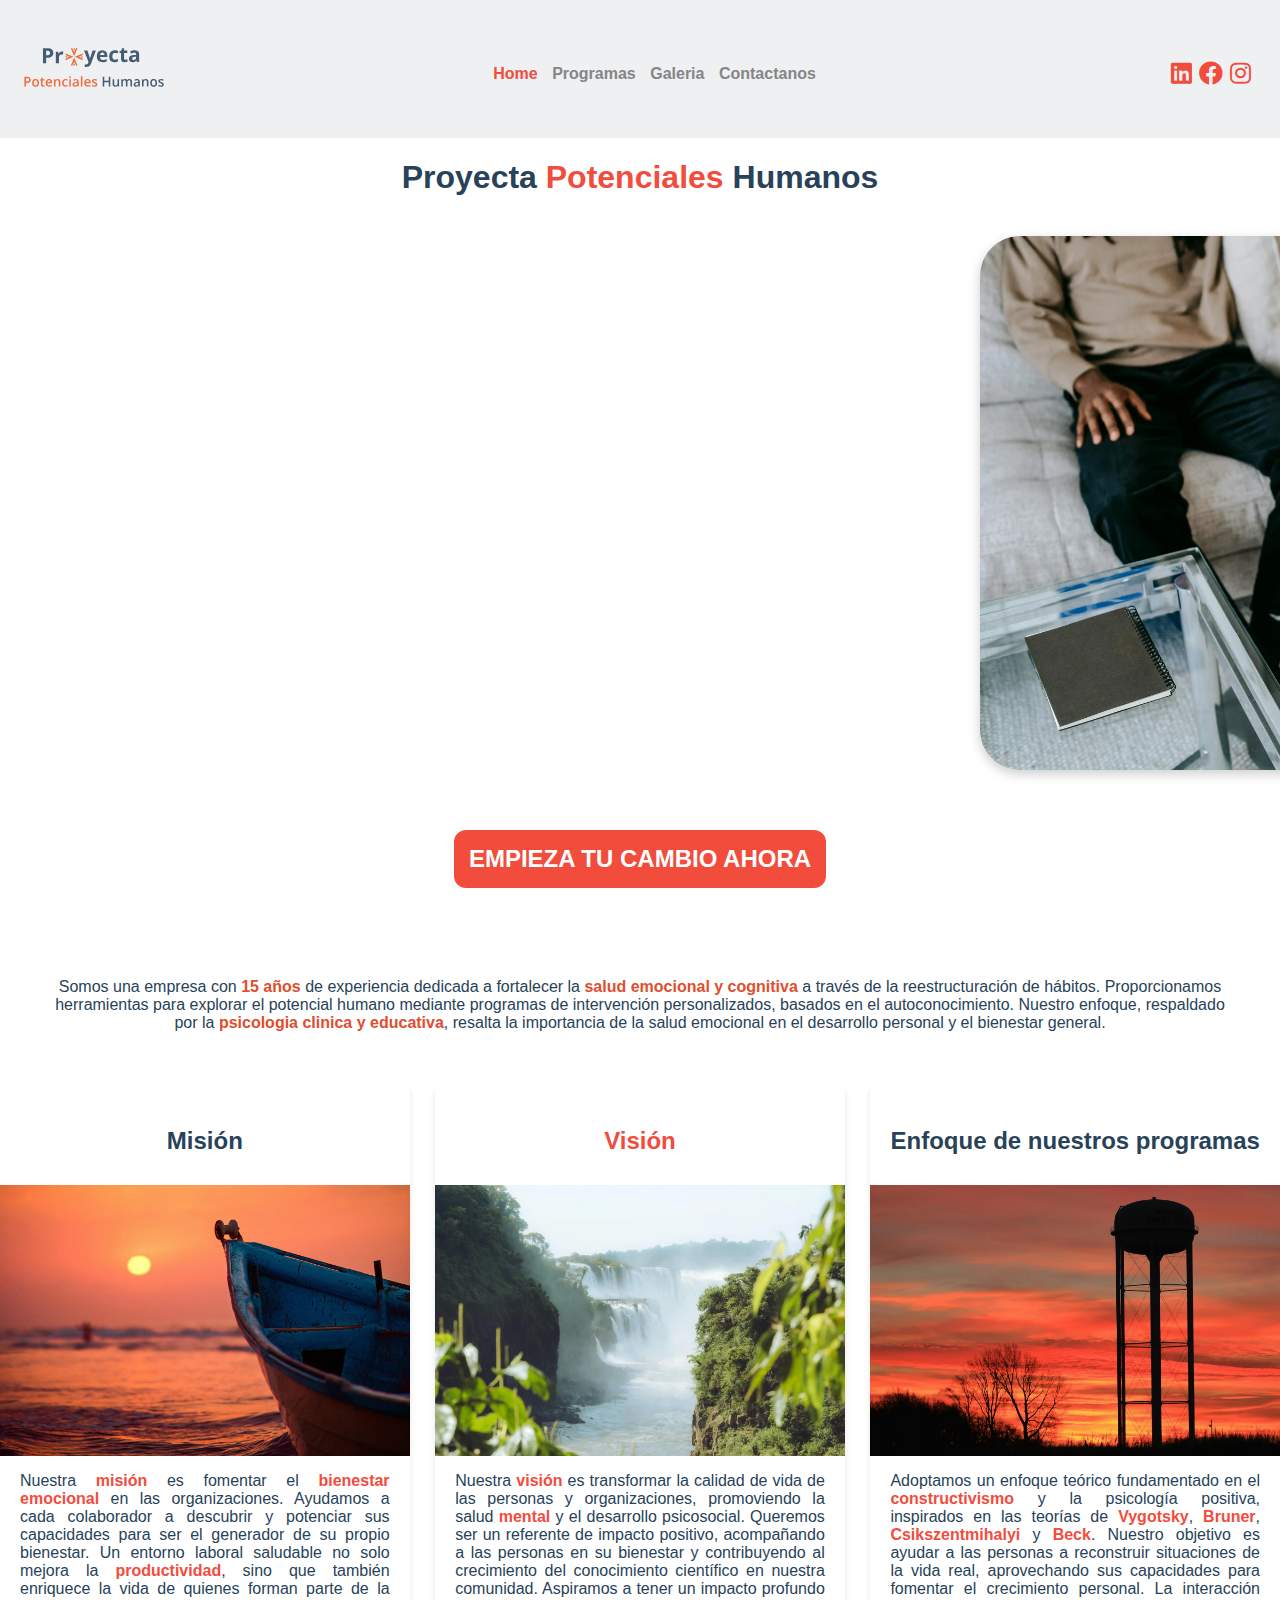
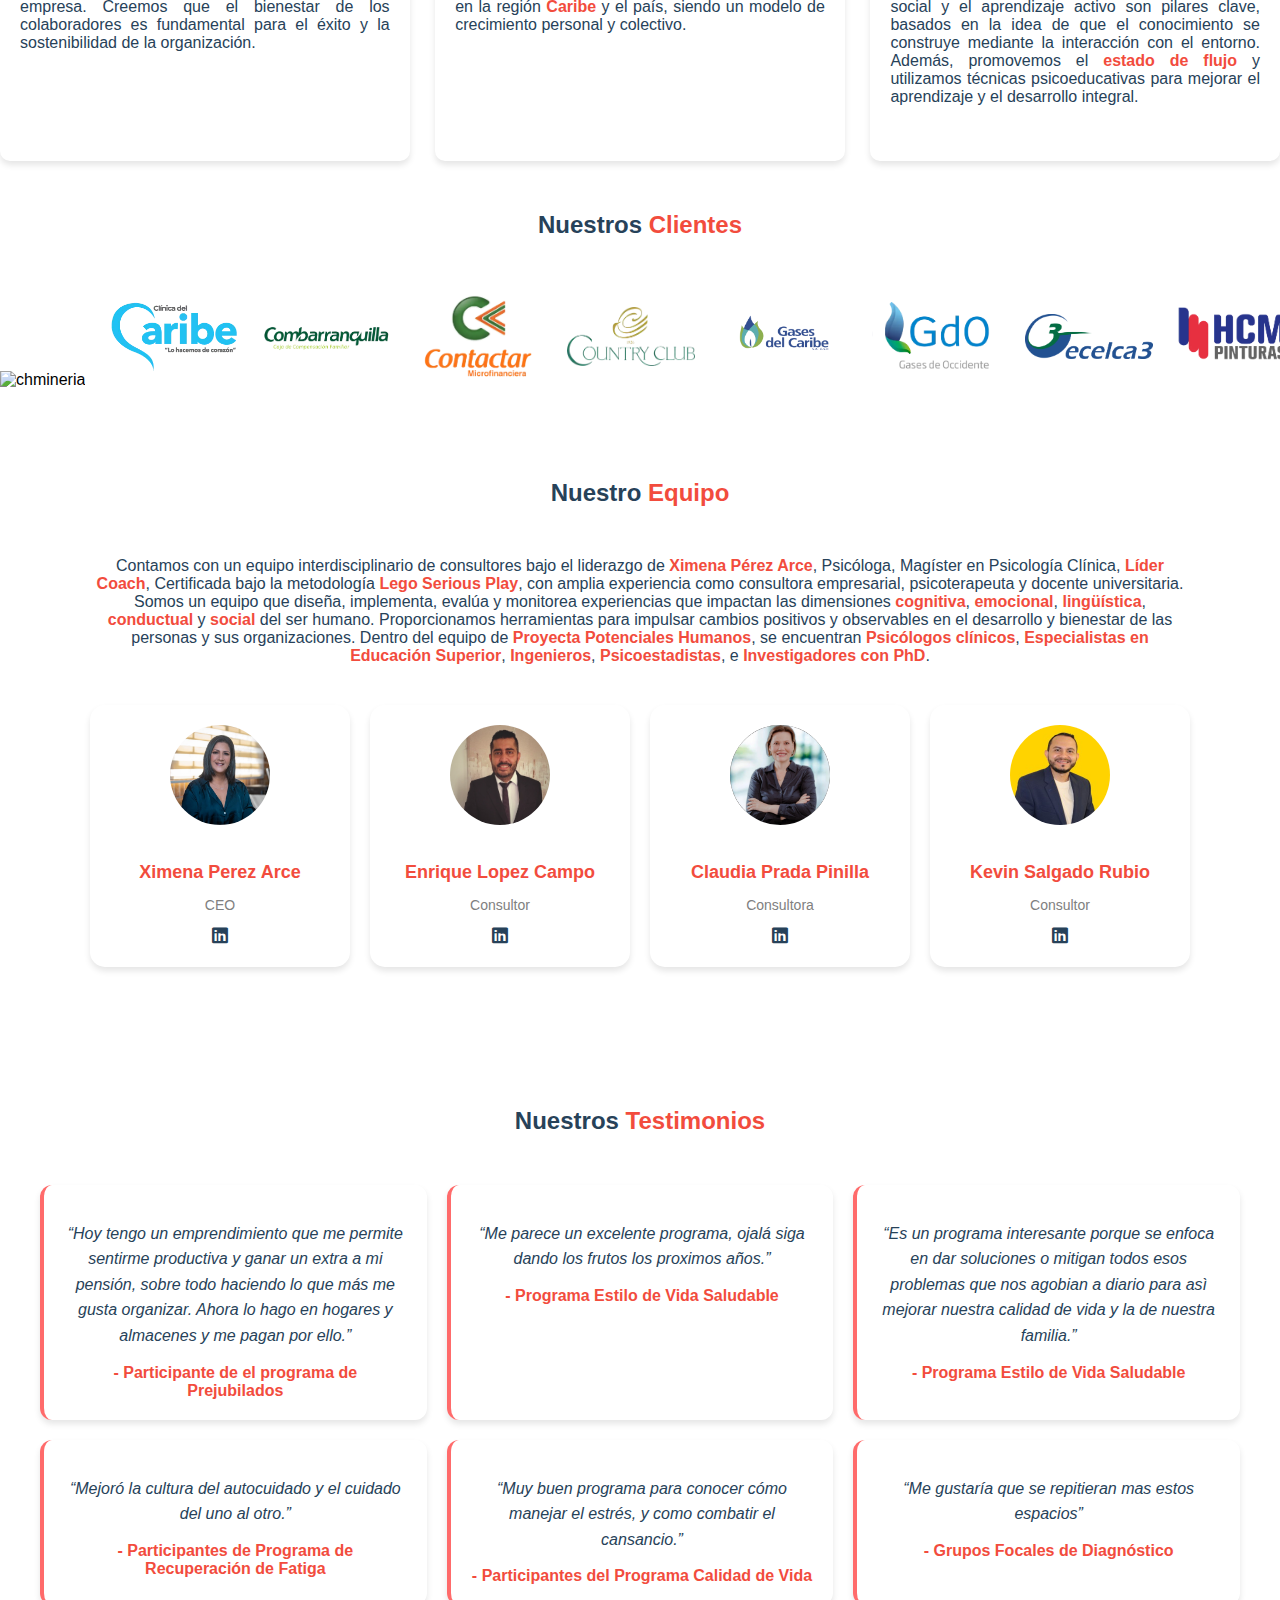
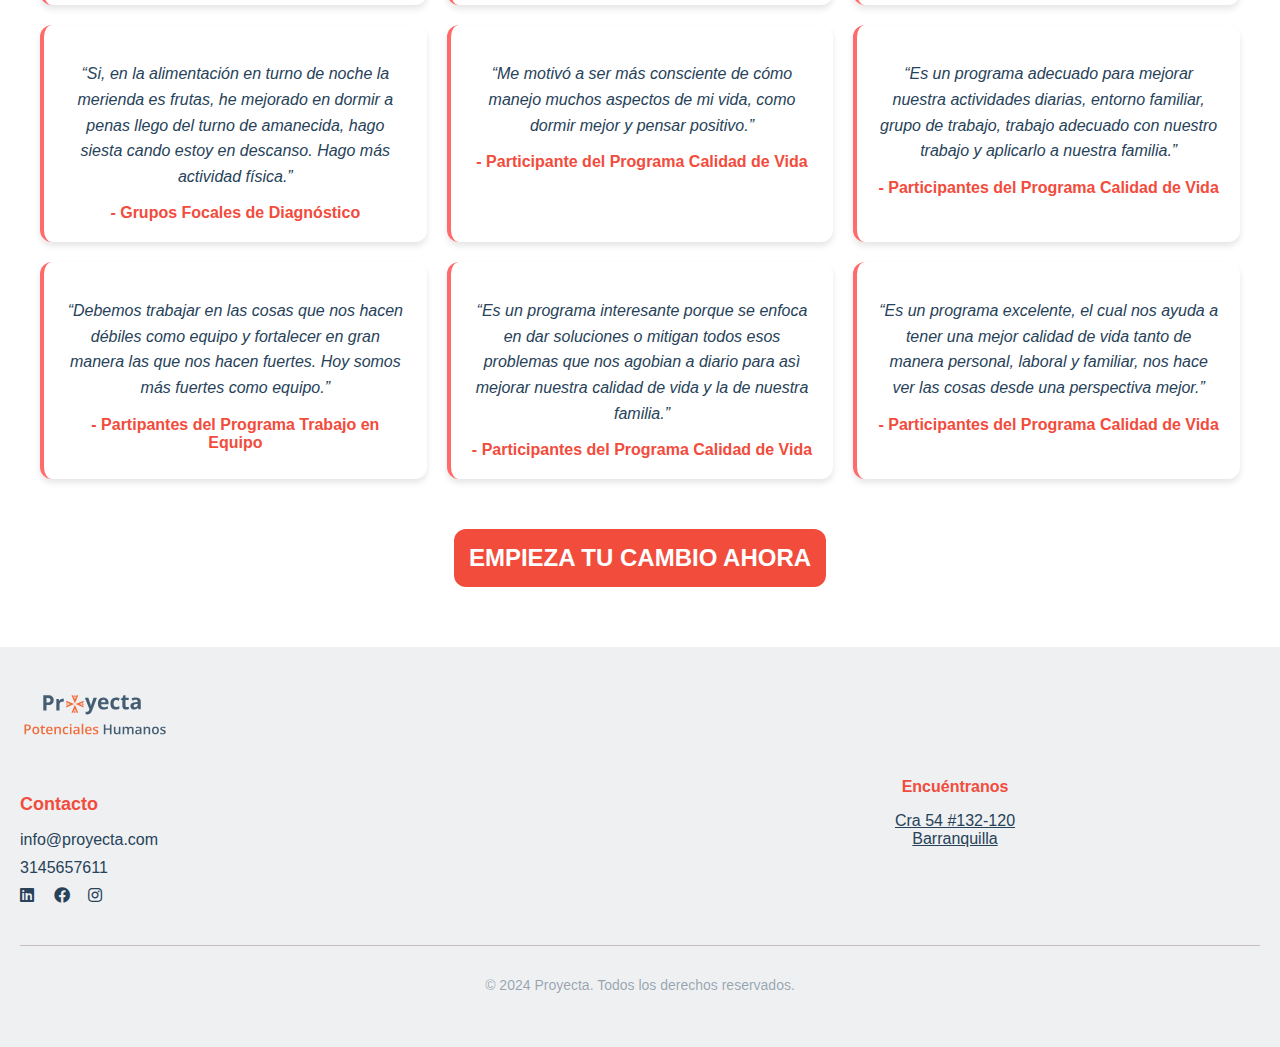
==== index.html @ 0e42b900 "Finished demo 1" ====
<!DOCTYPE html>
<html lang="en">

<head>
    <meta charset="UTF-8" />
    <meta name="viewport" content="width=device-width, initial-scale=1.0" />
    <title>proyecta-potenciales-humanos</title>
    <link rel="stylesheet" href="..\assets\css\styles.css" />
    <link href="https://cdnjs.cloudflare.com/ajax/libs/font-awesome/5.15.4/css/all.min.css" rel="stylesheet" />
    <!-- Librerias -->
    <script rel="preconnect"
        src="https://cdnjs.cloudflare.com/ajax/libs/wordcloud2.js/1.1.0/wordcloud2.min.js"></script>
</head>

<body>
    <header id="navbar">
        <div class="logo-header">
            <img src="..\assets\icons\Logo.svg" style="width: fit-content; padding-top: 20px;"
                alt="Logo de la empresa" />
        </div>
        <nav class="main-nav">
            <a class="textnav" href="index.html" style="color: #f24c3d;">Home</a>
            <a class="textnav" href="..\pages\sanamente.html">Programas</a>
            <a class="textnav" href="..\pages\gallery.html">Galeria</a>
            <a class="textnav" href="..\pages\contact.html">Contactanos</a>
        </nav>
        <nav class="social-nav">
            <a class="icon-social" href="https://www.linkedin.com/company/proyecta-potenciales-humanos/" target="_blank"
                aria-label="LinkedIn Profile">
                <i class="fab fa-linkedin fa-1x icon-header"></i>
            </a>
            <a class="icon-social" href="https://www.facebook.com/p/Proyecta-Potenciales-Humanos-100051498353683/?_rdr"
                target="_blank" aria-label="Facebook Profile">
                <i class="fab fa-facebook fa-1x icon-header"></i>
            </a>
            <a class="icon-social" href="https://www.instagram.com/psicoproyecta/" target="_blank">
                <i class="fab fa-instagram fa-1x icon-header" aria-label="Instagram Profile"></i>
            </a>
        </nav>
    </header>

    <main>
        <div class="maintitle"><h1>Proyecta <mark>Potenciales</mark> Humanos</h1></div>        
        <section class="startSection">
            <section class="startSection-first">
                <div class="image-wordcloud-container">
                    <canvas id="wordCloudCanvas" width="800" height="600"></canvas>
                    <img class="imgcorpo" src="..\assets\img\firstimg.webp" alt="corporative_img1" loading="lazy" />
                </div>
                <script src="..\js\scripts\nubePalabras.js"></script>
            </section>

            

            <a href="..\pages\contact.html" class="button2"> EMPIEZA TU CAMBIO AHORA</a>

            <div class="initialText">
                Somos una empresa con
                <span style="color: #e04e2e; font-weight: bold">15 años</span> de
                experiencia dedicada a fortalecer la
                <span style="color: #e04e2e; font-weight: bold">salud emocional y cognitiva</span>
                a través de la reestructuración de hábitos. Proporcionamos
                herramientas para explorar el potencial humano mediante programas de
                intervención personalizados, basados en el autoconocimiento. Nuestro
                enfoque, respaldado por la
                <span style="color: #e04e2e; font-weight: bold">psicologia clinica y educativa</span>, resalta la
                importancia de la salud emocional en el desarrollo
                personal y el bienestar general.
            </div>
        </section>
        <section class="cardSection">
            <div class="card1" id="mision">
                <h2 class="titulos">Misión</h2>
                <img src="..\assets\img\card-images\visionimg.webp" alt="imgMision" />
                <p>
                    Nuestra <mark>misión</mark> es fomentar el <mark>bienestar emocional</mark> en las
                    organizaciones. Ayudamos a cada colaborador a descubrir y potenciar sus
                    capacidades para ser el generador de su propio bienestar. Un entorno
                    laboral saludable no solo mejora la <mark>productividad</mark>, sino que también
                    enriquece la vida de quienes forman parte de la empresa. Creemos que el
                    bienestar de los colaboradores es fundamental para el éxito y la
                    sostenibilidad de la organización.
                </p>
            </div>
            <div class="card1" id="vision">
                <h2 class="titulos" style="color: #F24C3D;">Visión</h2>
                <img src="..\assets\img\card-images\misionimg.webp" alt="imgVision" />
                <p>
                    Nuestra <mark>visión</mark> es transformar la calidad de vida de las personas y
                    organizaciones, promoviendo la salud <mark>mental</mark> y el desarrollo psicosocial.
                    Queremos ser un referente de impacto positivo, acompañando a las personas en
                    su bienestar y contribuyendo al crecimiento del conocimiento científico en
                    nuestra comunidad. Aspiramos a tener un impacto profundo en la región
                    <mark>Caribe</mark> y el país, siendo un modelo de crecimiento personal y colectivo.
                </p>
            </div>
            <div class="card1" id="enfoque">
                <h2 class="titulos">Enfoque de nuestros programas</h2>
                <img src="..\assets\img\card-images\aproachimg.webp" alt="imgEnfoque" />
                <p>
                    Adoptamos un enfoque teórico fundamentado en el <mark>constructivismo</mark> y la
                    psicología positiva, inspirados en las teorías de <mark>Vygotsky</mark>, <mark>Bruner</mark>,
                    <mark>Csikszentmihalyi</mark> y <mark>Beck</mark>. Nuestro objetivo es ayudar a las personas a
                    reconstruir situaciones de la vida real, aprovechando sus capacidades para fomentar el crecimiento
                    personal. La interacción social y el aprendizaje activo son pilares clave, basados en la idea de que
                    el conocimiento se construye mediante la interacción con el entorno. Además, promovemos el
                    <mark>estado de flujo</mark> y utilizamos técnicas psicoeducativas para mejorar el aprendizaje y el
                    desarrollo integral.
                </p>
            </div>
        </section>



        <section class="clientSection">
            <h2 class="titulos"> Nuestros <mark>Clientes</mark></h2>
            <div class="logo-container">
                <img src="...assets\img\main-images\clients-logos\chmineria.webp" alt="chmineria" class="logoClass" />
                <img src="..\assets\img\main-images\clients-logos\clinicadelcaribe.webp" alt="clinicadelcaribe"
                    class="logoClass" />
                <img src="..\assets\img\main-images\clients-logos\combarranquilla.webp" alt="combarranquilla"
                    class="logoClass" />
                <img src="..\assets\img\main-images\clients-logos\contactarmicrofinanciera.webp"
                    alt="contactarmicrofinanciera" class="logoClass" />
                <img src="..\assets\img\main-images\clients-logos\countryclub.webp" alt="countryclub" class="logoClass" />
                <img src="..\assets\img\main-images\clients-logos\gases del caribe.webp" alt="gases del caribe"
                    class="logoClass" />
                <img src="..\assets\img\main-images\clients-logos\gasesoccidente.webp" alt="gasesoccidente"
                    class="logoClass" />
                <img src="..\assets\img\main-images\clients-logos\gecelca.webp" alt="gecelca" class="logoClass" />
                <img src="..\assets\img\main-images\clients-logos\hcmlogo.webp" alt="hcmlogo" class="logoClass" />
                <img src="..\assets\img\main-images\clients-logos\icontec.webp" alt="icontec" class="logoClass" />
                <img src="..\assets\img\main-images\clients-logos\karlparrish.webp" alt="karlparrish" class="logoClass" />
                <img src="..\assets\img\main-images\clients-logos\Marymount.webp" alt="Marymount" class="logoClass" />
                <img src="..\assets\img\main-images\clients-logos\naturmega.webp" alt="naturmega" class="logoClass" />
                <img src="..\assets\img\main-images\clients-logos\nexocaribecolor.webp" alt="nexocaribecolor"
                    class="logoClass" />
                <img src="..\assets\img\main-images\clients-logos\procaps.webp" alt="procaps" class="logoClass" />
                <img src="..\assets\img\main-images\clients-logos\Promigas.webp" alt="Promigas" class="logoClass" />
                <img src="..\assets\img\main-images\clients-logos\Promisol.webp" alt="Promisol" class="logoClass" />
                <img src="..\assets\img\main-images\clients-logos\surtigas.webp" alt="surtigas" class="logoClass" />
                <img src="..\assets\img\main-images\clients-logos\tripleA.webp" alt="tripleA" class="logoClass" />
                <img src="..\assets\img\main-images\clients-logos\unibolsas.webp" alt="unibolsa" class="logoClass" />
                <img src="..\assets\img\main-images\clients-logos\uninorte.webp" alt="uninorte" class="logoClass" />
                <img src="..\assets\img\main-images\clients-logos\universidadbosque.webp" alt="universidadbosque"
                    class="logoClass" />
            </div>
        </section>


        <section class="ourTeamSection">
            <h2 class="titulos">Nuestro <mark>Equipo</mark></h2>
            <div class="descripcion">
                Contamos con un equipo interdisciplinario de consultores bajo el liderazgo
                de <mark>Ximena Pérez Arce</mark>, Psicóloga, Magíster en Psicología Clínica,
                <mark>Líder Coach</mark>, Certificada bajo la metodología <mark>Lego Serious Play</mark>,
                con amplia experiencia como consultora empresarial, psicoterapeuta y docente
                universitaria. Somos un equipo que diseña, implementa, evalúa y
                monitorea experiencias que impactan las dimensiones <mark>cognitiva</mark>,
                <mark>emocional</mark>, <mark>lingüística</mark>, <mark>conductual</mark> y <mark>social</mark>
                del ser humano. Proporcionamos herramientas para impulsar cambios positivos y observables en el
                desarrollo y bienestar de las personas y sus organizaciones.

                Dentro del equipo de <mark>Proyecta Potenciales Humanos</mark>, se encuentran
                <mark>Psicólogos clínicos</mark>, <mark>Especialistas en Educación Superior</mark>,
                <mark>Ingenieros</mark>,
                <mark>Psicoestadistas</mark>, e <mark>Investigadores con PhD</mark>.
            </div>

            <div class="teammates">
                <!-- Tarjeta 1 -->
                <div class="team-card">
                    <img src="..\assets\img\main-images\clients-logos\team\ximenaimg.jpg" alt="Ximena Perez Arce"
                        class="teamate-photo" />
                    <h3 class="teamate-name">Ximena Perez Arce</h3>
                    <p class="teamate-role">CEO</p>
                    <div class="social-icons">

                        <a href="https://www.linkedin.com/in/ximena-perez-arce/" target="_blank"><i
                                class="fab fa-linkedin"></i></a>

                    </div>
                </div>

                <!-- Tarjeta 2 -->
                <div class="team-card">
                    <img src="..\assets\img\main-images\clients-logos\team\enriqueimg.jpg" alt="Kike"
                        class="teamate-photo" />
                    <h3 class="teamate-name">Enrique Lopez Campo</h3>
                    <p class="teamate-role">Consultor</p>
                    <div class="social-icons">

                        <a href="https://www.linkedin.com/in/enrique-lopez-campo-4a0937277/" target="_blank"><i
                                class="fab fa-linkedin"></i></a>

                    </div>
                </div>
                <!-- Tarjeta 3 -->
                <div class="team-card">
                    <img src="..\assets\img\main-images\clients-logos\team\claudiaimg.jpg" alt="Claudia Prada Pinilla"
                        class="teamate-photo" />
                    <h3 class="teamate-name">Claudia Prada Pinilla</h3>
                    <p class="teamate-role">Consultora</p>
                    <div class="social-icons">

                        <a href="https://www.linkedin.com/in/claudia-prada-pinilla/" target="_blank"><i
                                class="fab fa-linkedin"></i></a>

                    </div>
                </div>
                <!-- Tarjeta 4 -->
                <div class="team-card">
                    <img src="..\assets\img\main-images\clients-logos\team\kevinimg.jpg" alt="Kevin Salgado Rubio"
                        class="teamate-photo" />
                    <h3 class="teamate-name">Kevin Salgado Rubio</h3>
                    <p class="teamate-role">Consultor</p>
                    <div class="social-icons">
                        <a href="https://www.linkedin.com/in/kevinsalgadorubio/" target="_blank"><i
                                class="fab fa-linkedin"></i></a>

                    </div>
                </div>
            </div>
        </section>
        <section class="testimonialSection">
            <h2 class="titulos">Nuestros <mark>Testimonios</mark></h2>
            <div class="testimonials-container">
                <!-- Testimonio 1 -->
                <div class="testimonial">
                    <p>
                        “Hoy tengo un emprendimiento que me permite
                        sentirme productiva y ganar un extra a mi pensión,
                        sobre todo haciendo lo que más me gusta organizar.
                        Ahora lo hago en hogares y almacenes y me pagan
                        por ello.”
                    </p>
                    <h4>- Participante de el programa de Prejubilados</h4>
                </div>
                <!-- Testimonio 2 -->
                <div class="testimonial">
                    <p>
                        “Me parece un excelente programa, ojalá siga dando
                        los frutos los proximos años.”
                    </p>
                    <h4>- Programa Estilo de
                        Vida Saludable</h4>
                </div>
                <!-- Testimonio 3 -->
                <div class="testimonial">
                    <p>
                        “Es un programa interesante porque se enfoca en dar
                        soluciones o mitigan todos esos problemas que nos
                        agobian a diario para asì mejorar nuestra calidad de
                        vida y la de nuestra familia.”
                    </p>
                    <h4>- Programa Estilo de
                        Vida Saludable</h4>
                </div>
                <!-- Testimonio 4 -->
                <div class="testimonial">
                    <p>
                        “Mejoró la cultura del autocuidado y el cuidado del
                        uno al otro.”
                    </p>
                    <h4>- Participantes de Programa de Recuperación de
                        Fatiga</h4>
                </div>
                <!-- Testimonio 5 -->
                <div class="testimonial">
                    <p>
                        “Muy buen programa para conocer cómo manejar el
                        estrés, y como combatir el cansancio.”
                    </p>
                    <h4>- Participantes del Programa Calidad de Vida</h4>
                </div>
                <!-- Testimonio 6 -->
                <div class="testimonial">
                    <p>
                        “Me gustaría que se repitieran mas estos espacios”
                    </p>
                    <h4>- Grupos Focales de Diagnóstico</h4>
                </div>
                <!-- Testimonio 7 -->
                <div class="testimonial">
                    <p>
                        “Si, en la alimentación en turno de
                        noche la merienda es frutas, he
                        mejorado en dormir a penas llego
                        del turno de amanecida, hago siesta
                        cando estoy en descanso. Hago más
                        actividad física.”
                    </p>
                    <h4>- Grupos Focales de Diagnóstico</h4>
                </div>
                <!-- Testimonio 8 -->
                <div class="testimonial">
                    <p>
                        “Me motivó a ser más consciente de
                        cómo manejo muchos aspectos de mi vida, como dormir mejor
                        y pensar positivo.”
                    </p>
                    <h4>- Participante del Programa Calidad de Vida</h4>
                </div>
                <!-- Testimonio 9 -->
                <div class="testimonial">
                    <p>
                        “Es un programa adecuado para mejorar nuestra actividades
                        diarias, entorno familiar, grupo de trabajo, trabajo adecuado
                        con nuestro trabajo y aplicarlo a nuestra familia.”
                    </p>
                    <h4>- Participantes del Programa Calidad de Vida</h4>
                </div>
                <!-- Testimonio 10 -->
                <div class="testimonial">
                    <p>
                        “Debemos trabajar en las cosas que nos hacen débiles
                        como equipo y fortalecer en gran manera las que nos hacen
                        fuertes. Hoy somos más fuertes como equipo.”
                    </p>
                    <h4>- Partipantes del Programa Trabajo en Equipo</h4>
                </div>
                <!-- Testimonio 11 -->
                <div class="testimonial">
                    <p>
                        “Es un programa interesante porque se enfoca en dar
                        soluciones o mitigan todos esos problemas que nos agobian a
                        diario para asì mejorar nuestra calidad de vida y la de nuestra
                        familia.”
                    </p>
                    <h4>- Participantes del Programa Calidad de Vida</h4>
                </div>
                <!-- Testimonio 12 -->
                <div class="testimonial">
                    <p>
                        “Es un programa excelente, el cual nos ayuda a
                        tener una mejor calidad de vida tanto de manera personal,
                        laboral y familiar, nos hace ver las cosas desde una perspectiva
                        mejor.”
                    </p>
                    <h4>- Participantes del Programa Calidad de Vida</h4>
                </div>
            </div>
        </section>

        <a href="..\pages\contact.html" class="button2"> EMPIEZA TU CAMBIO AHORA</a>
    </main>

    <footer class="footer">
        <div class="footer-container">
            <!-- Contact Section -->
            <div class="footer-contact">
                <img src="..\assets\icons\Logo.svg" alt="Logo Proyecta" class="footer-logo" />
                <h4>Contacto</h4>
                <ul class="footer-list">
                    <li><a href="mailto:info@proyecta.com">info@proyecta.com</a></li>
                    <li><a href="tel:3145657611">3145657611</a></li>
                    <li class="footer-icons">
                        <a href="https://www.linkedin.com/company/proyecta-potenciales-humanos/" target="_blank">
                            <i class="fab fa-linkedin icon-footer"></i>
                        </a>
                        <a href="https://www.facebook.com/p/Proyecta-Potenciales-Humanos-100051498353683/?_rdr"
                            target="_blank">
                            <i class="fab fa-facebook icon-footer"></i>
                        </a>
                        <a href="https://www.instagram.com/psicoproyecta/" target="_blank">
                            <i class="fab fa-instagram icon-footer"></i>
                        </a>
                    </li>
                </ul>
            </div>

            <!-- Location Section -->
            <div class="footer-location">
                <h5>Encuéntranos</h5>
                <p>
                    <a href="https://www.google.com/maps?q=Cra+54+%23132-120,+Barranquilla" target="_blank">
                        <!--Revisar direccion-->
                        Cra 54 #132-120<br />
                        Barranquilla
                    </a>
                </p>
            </div>

        </div>
        <div class="footer-bottom">
            <p>&copy; 2024 Proyecta. Todos los derechos reservados.</p>
        </div>
    </footer>

</body>

</html>
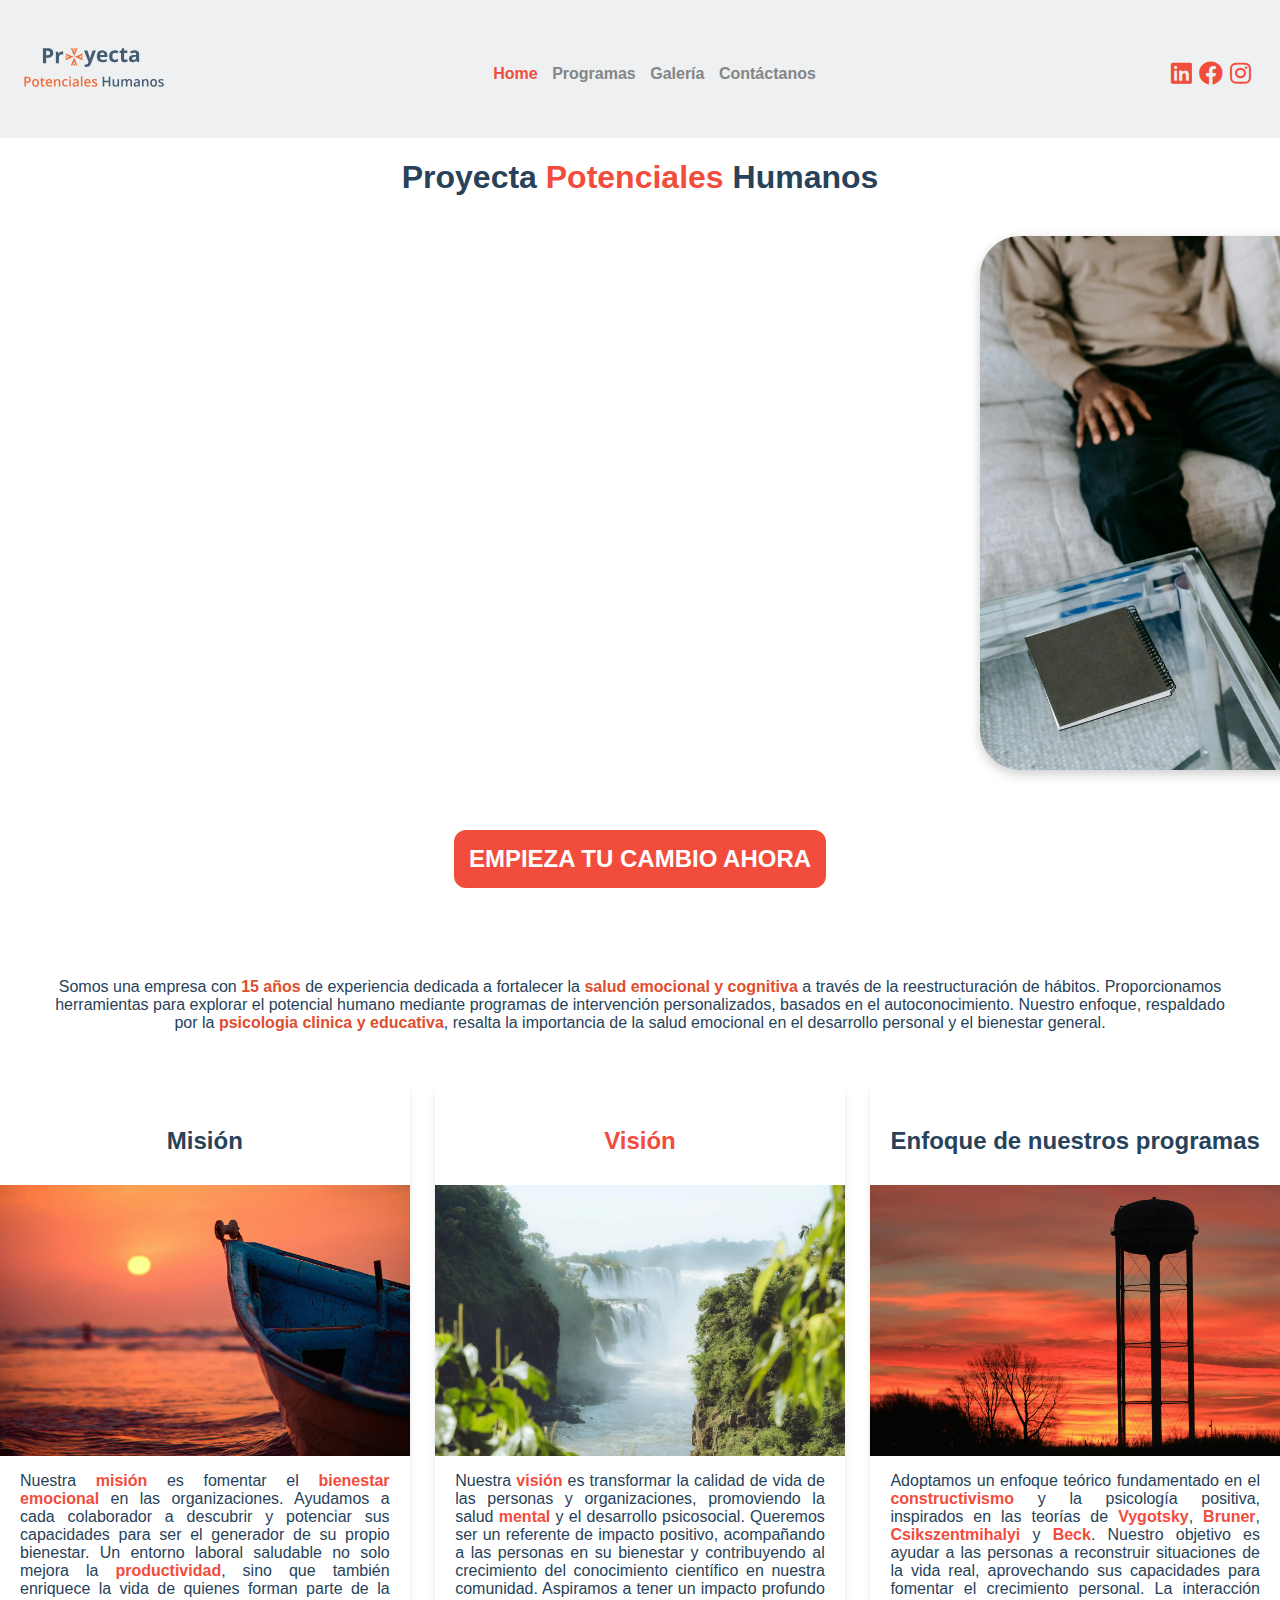
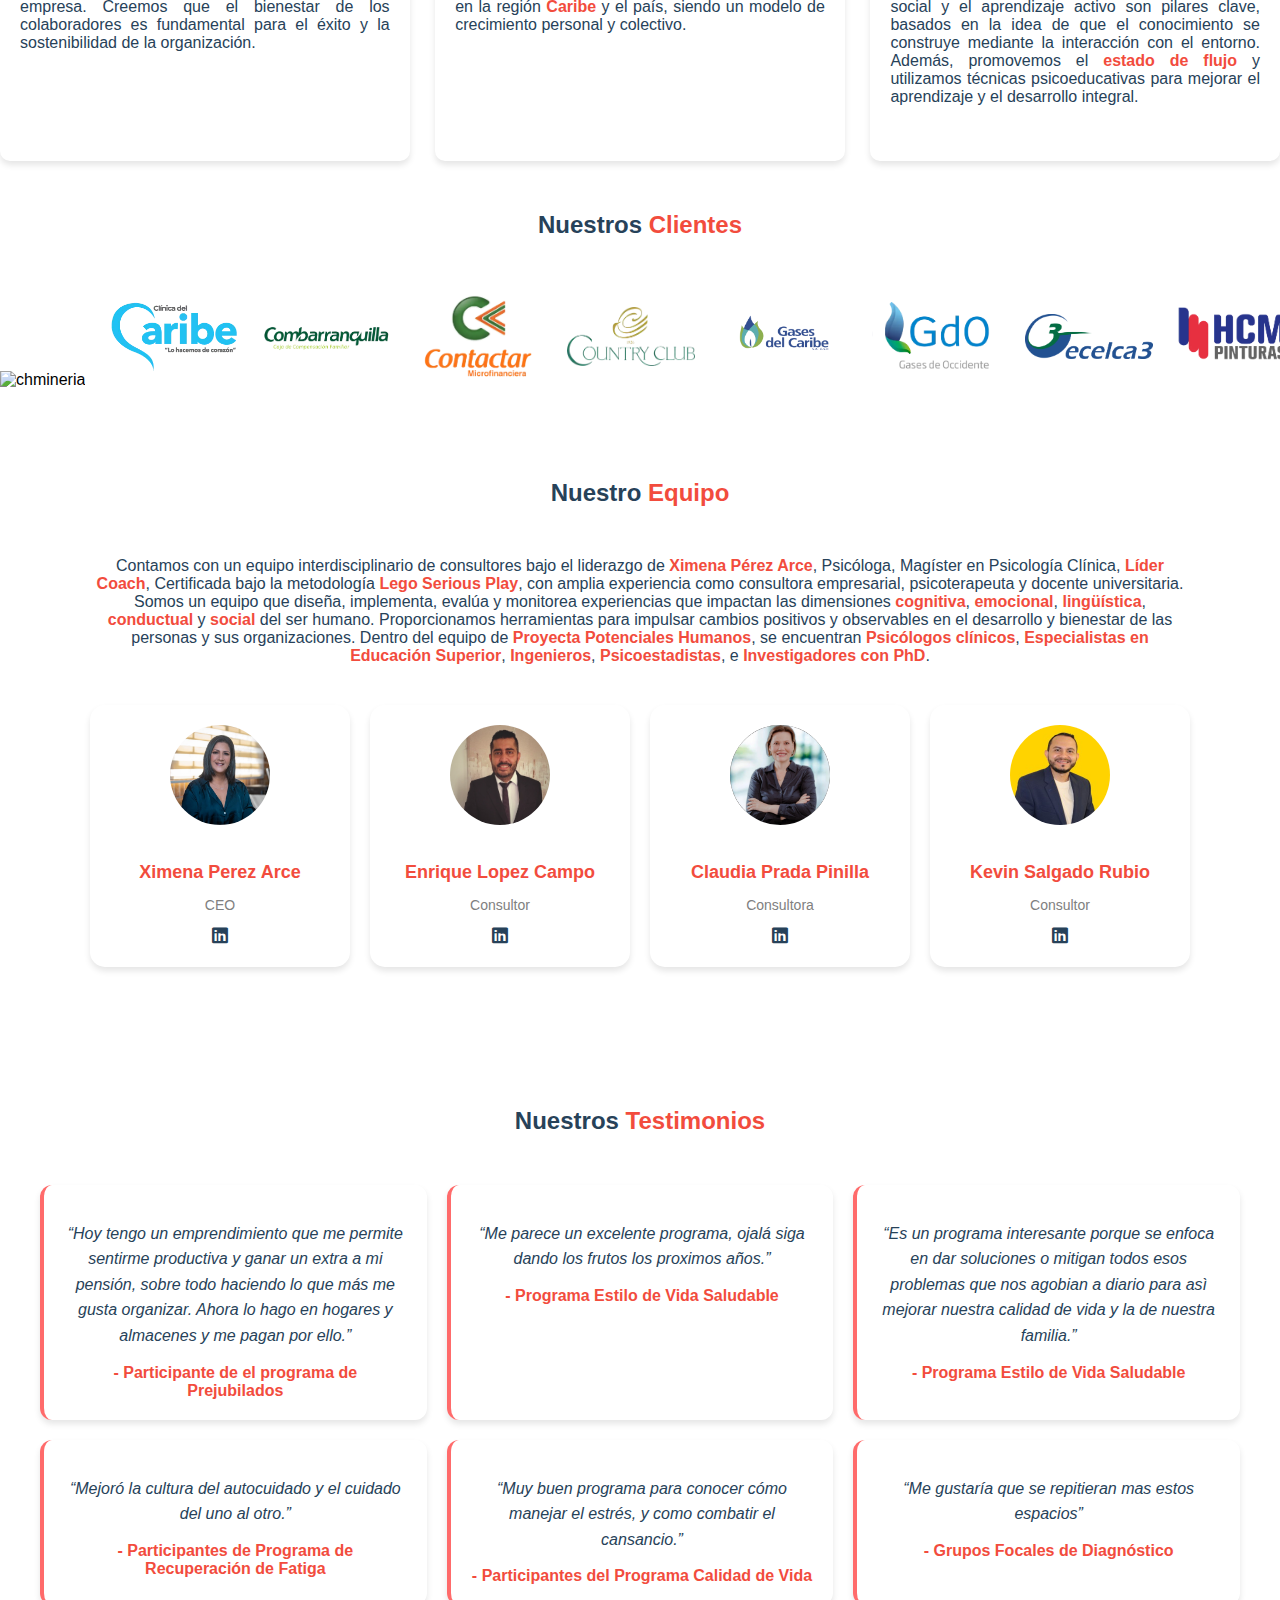
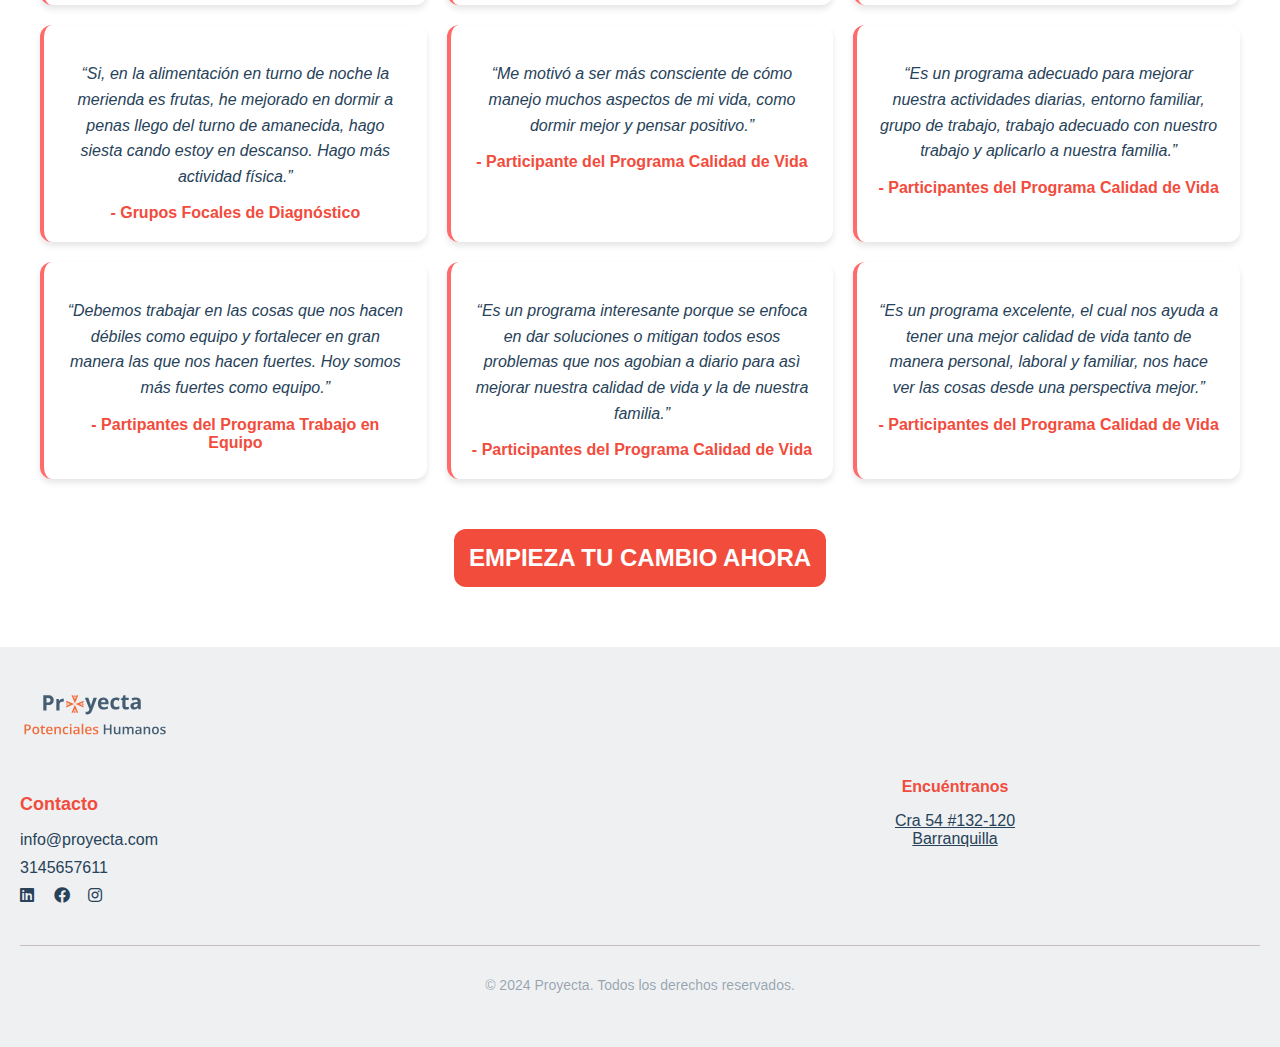
==== commit 80cd9085: "fix ortography" ====
--- a/index.html
+++ b/index.html
@@ -21,8 +21,8 @@
         <nav class="main-nav">
             <a class="textnav" href="index.html" style="color: #f24c3d;">Home</a>
             <a class="textnav" href="..\pages\sanamente.html">Programas</a>
-            <a class="textnav" href="..\pages\gallery.html">Galeria</a>
-            <a class="textnav" href="..\pages\contact.html">Contactanos</a>
+            <a class="textnav" href="..\pages\gallery.html">Galería</a>
+            <a class="textnav" href="..\pages\contact.html">Contáctanos</a>
         </nav>
         <nav class="social-nav">
             <a class="icon-social" href="https://www.linkedin.com/company/proyecta-potenciales-humanos/" target="_blank"
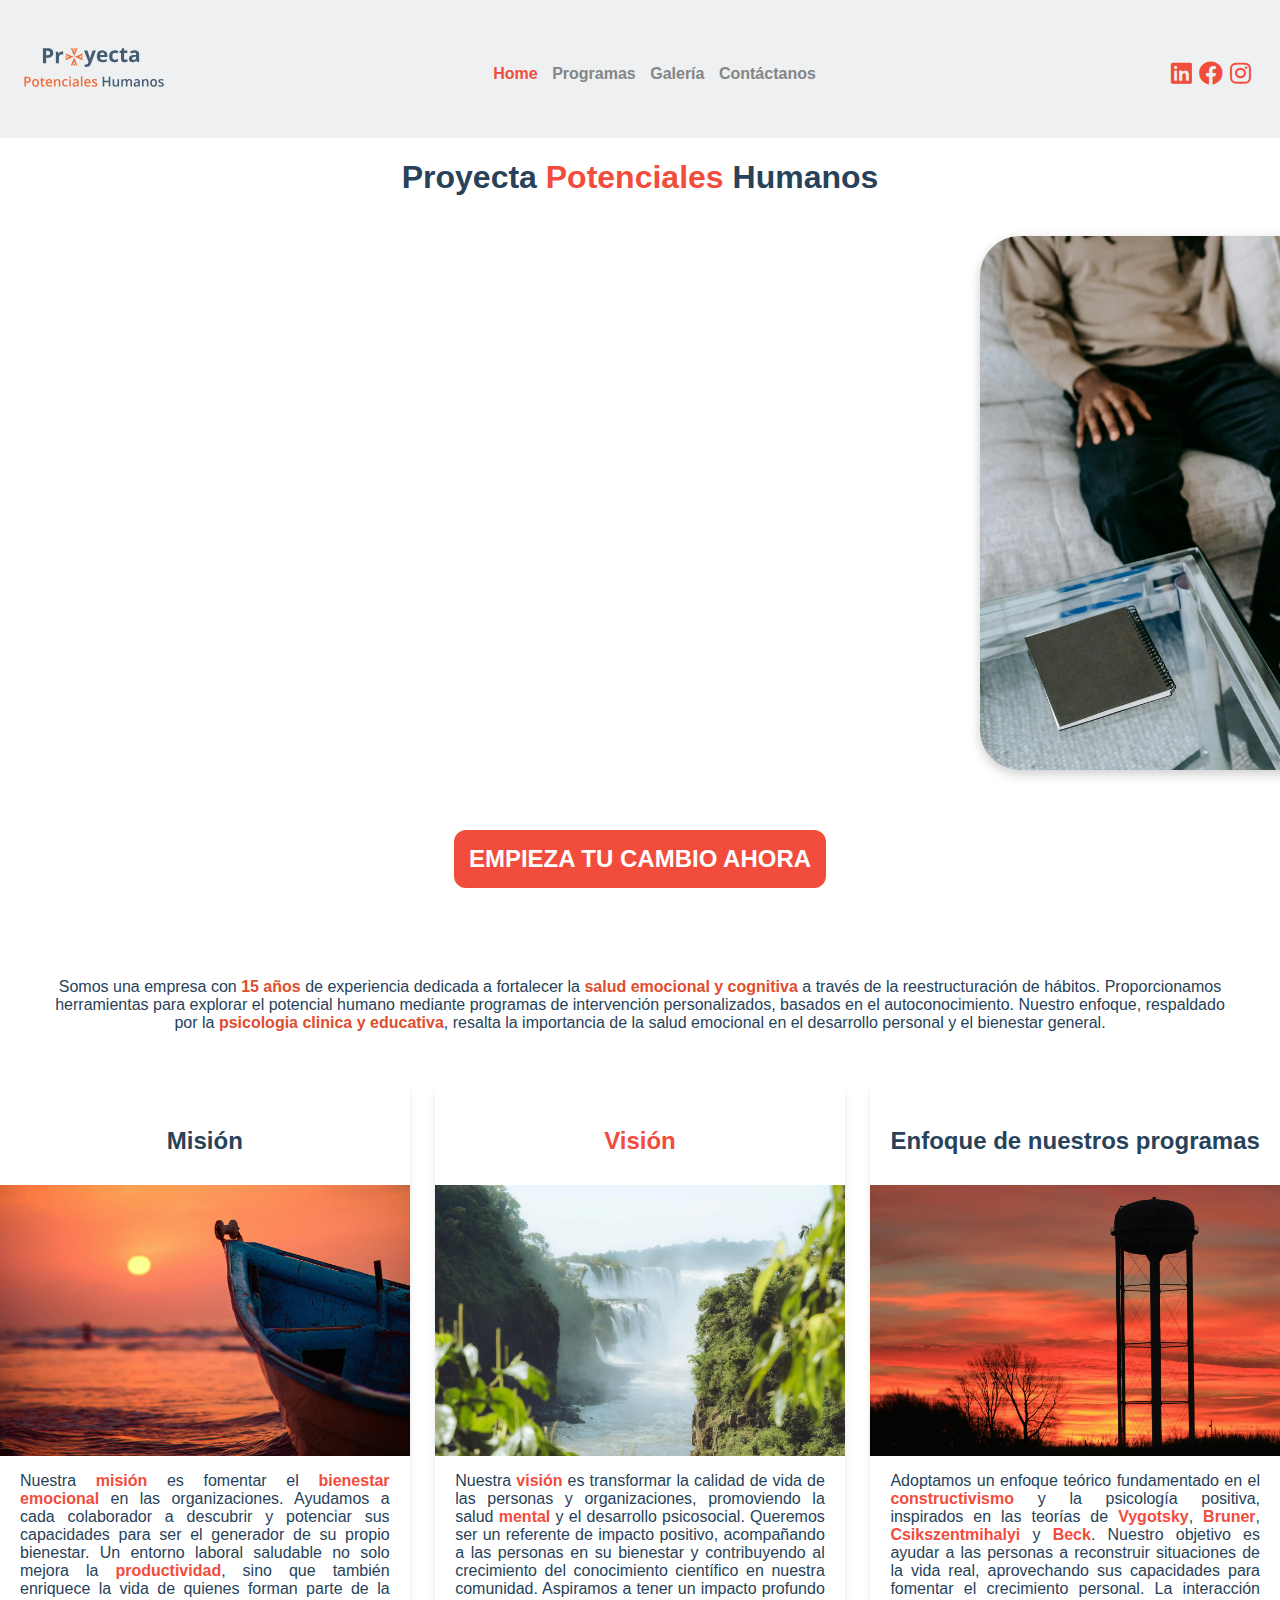
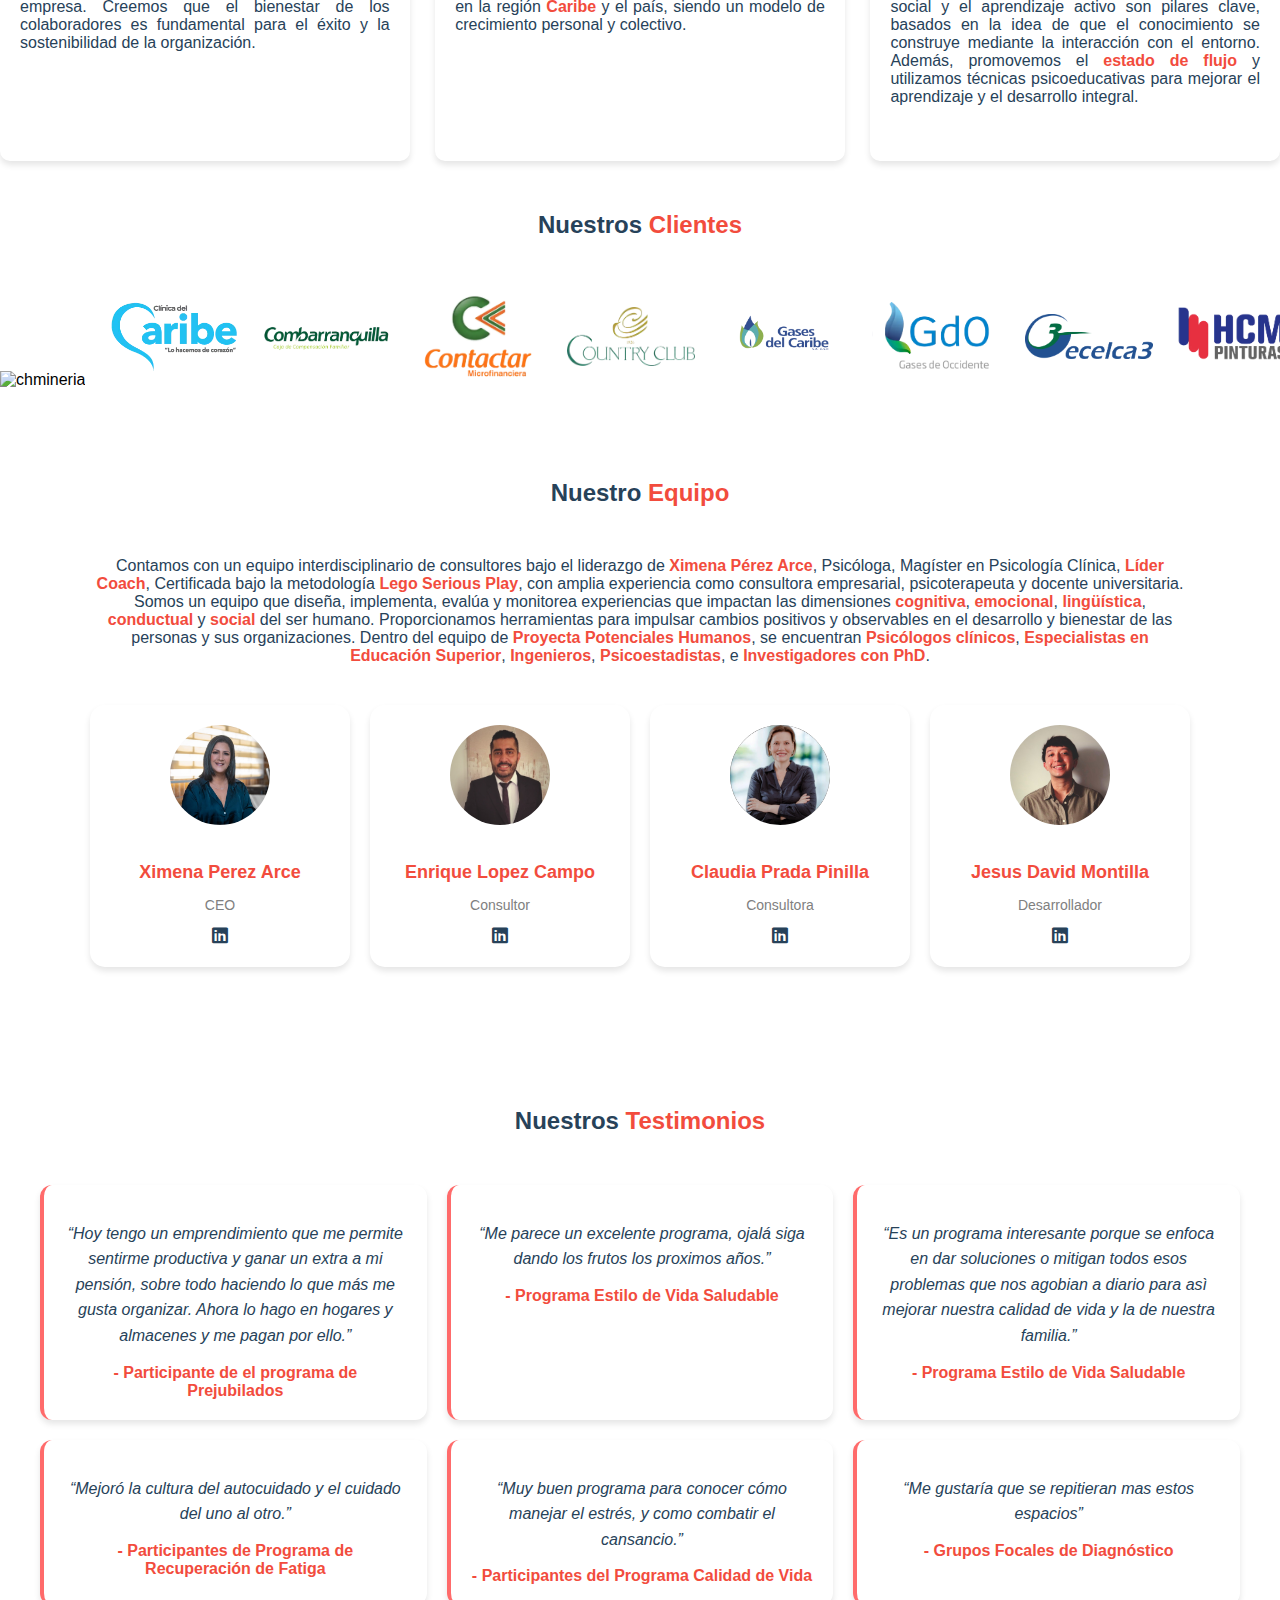
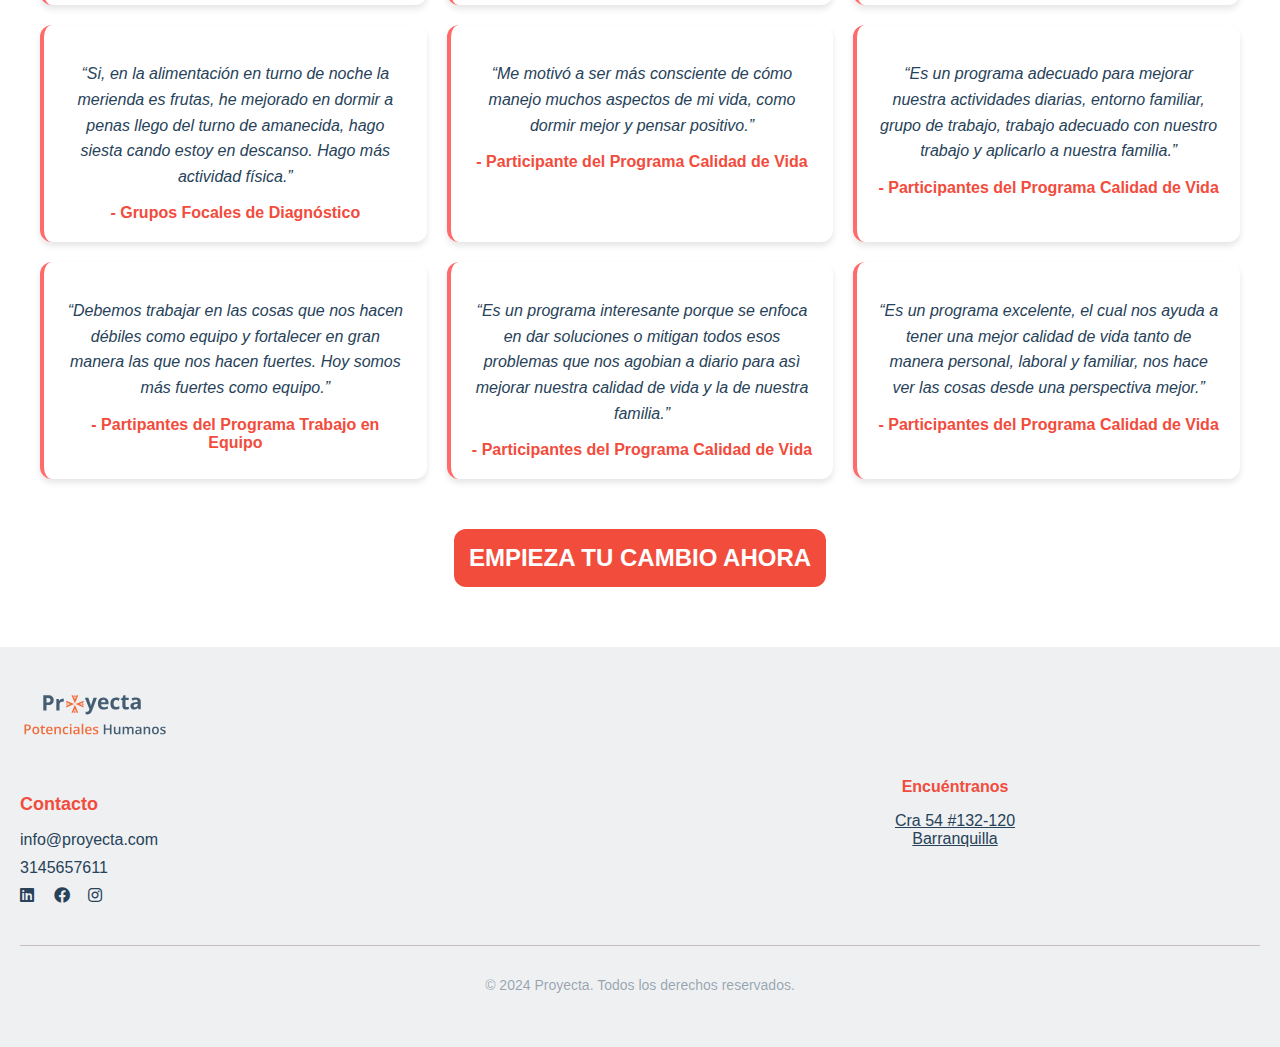
==== commit bb920b71: "Upldate team card" ====
--- a/index.html
+++ b/index.html
@@ -40,7 +40,9 @@
     </header>
 
     <main>
-        <div class="maintitle"><h1>Proyecta <mark>Potenciales</mark> Humanos</h1></div>        
+        <div class="maintitle">
+            <h1>Proyecta <mark>Potenciales</mark> Humanos</h1>
+        </div>
         <section class="startSection">
             <section class="startSection-first">
                 <div class="image-wordcloud-container">
@@ -50,7 +52,7 @@
                 <script src="..\js\scripts\nubePalabras.js"></script>
             </section>
 
-            
+
 
             <a href="..\pages\contact.html" class="button2"> EMPIEZA TU CAMBIO AHORA</a>
 
@@ -122,7 +124,8 @@
                     class="logoClass" />
                 <img src="..\assets\img\main-images\clients-logos\contactarmicrofinanciera.webp"
                     alt="contactarmicrofinanciera" class="logoClass" />
-                <img src="..\assets\img\main-images\clients-logos\countryclub.webp" alt="countryclub" class="logoClass" />
+                <img src="..\assets\img\main-images\clients-logos\countryclub.webp" alt="countryclub"
+                    class="logoClass" />
                 <img src="..\assets\img\main-images\clients-logos\gases del caribe.webp" alt="gases del caribe"
                     class="logoClass" />
                 <img src="..\assets\img\main-images\clients-logos\gasesoccidente.webp" alt="gasesoccidente"
@@ -130,7 +133,8 @@
                 <img src="..\assets\img\main-images\clients-logos\gecelca.webp" alt="gecelca" class="logoClass" />
                 <img src="..\assets\img\main-images\clients-logos\hcmlogo.webp" alt="hcmlogo" class="logoClass" />
                 <img src="..\assets\img\main-images\clients-logos\icontec.webp" alt="icontec" class="logoClass" />
-                <img src="..\assets\img\main-images\clients-logos\karlparrish.webp" alt="karlparrish" class="logoClass" />
+                <img src="..\assets\img\main-images\clients-logos\karlparrish.webp" alt="karlparrish"
+                    class="logoClass" />
                 <img src="..\assets\img\main-images\clients-logos\Marymount.webp" alt="Marymount" class="logoClass" />
                 <img src="..\assets\img\main-images\clients-logos\naturmega.webp" alt="naturmega" class="logoClass" />
                 <img src="..\assets\img\main-images\clients-logos\nexocaribecolor.webp" alt="nexocaribecolor"
@@ -170,7 +174,7 @@
             <div class="teammates">
                 <!-- Tarjeta 1 -->
                 <div class="team-card">
-                    <img src="..\assets\img\main-images\clients-logos\team\ximenaimg.jpg" alt="Ximena Perez Arce"
+                    <img src="..\assets\img\main-images\team\ximenaimg.jpg" alt="Ximena Perez Arce"
                         class="teamate-photo" />
                     <h3 class="teamate-name">Ximena Perez Arce</h3>
                     <p class="teamate-role">CEO</p>
@@ -184,8 +188,7 @@
 
                 <!-- Tarjeta 2 -->
                 <div class="team-card">
-                    <img src="..\assets\img\main-images\clients-logos\team\enriqueimg.jpg" alt="Kike"
-                        class="teamate-photo" />
+                    <img src="..\assets\img\main-images\team\enriqueimg.jpg" alt="Kike" class="teamate-photo" />
                     <h3 class="teamate-name">Enrique Lopez Campo</h3>
                     <p class="teamate-role">Consultor</p>
                     <div class="social-icons">
@@ -197,7 +200,7 @@
                 </div>
                 <!-- Tarjeta 3 -->
                 <div class="team-card">
-                    <img src="..\assets\img\main-images\clients-logos\team\claudiaimg.jpg" alt="Claudia Prada Pinilla"
+                    <img src="..\assets\img\main-images\team\claudiaimg.jpg" alt="Claudia Prada Pinilla"
                         class="teamate-photo" />
                     <h3 class="teamate-name">Claudia Prada Pinilla</h3>
                     <p class="teamate-role">Consultora</p>
@@ -207,16 +210,17 @@
                                 class="fab fa-linkedin"></i></a>
 
                     </div>
+
                 </div>
                 <!-- Tarjeta 4 -->
                 <div class="team-card">
-                    <img src="..\assets\img\main-images\clients-logos\team\kevinimg.jpg" alt="Kevin Salgado Rubio"
+                    <img src="..\assets\img\main-images\team\imgJesus.jpg" alt="Claudia Prada Pinilla"
                         class="teamate-photo" />
-                    <h3 class="teamate-name">Kevin Salgado Rubio</h3>
-                    <p class="teamate-role">Consultor</p>
+                    <h3 class="teamate-name">Jesus David Montilla</h3>
+                    <p class="teamate-role">Desarrollador</p>
                     <div class="social-icons">
-                        <a href="https://www.linkedin.com/in/kevinsalgadorubio/" target="_blank"><i
-                                class="fab fa-linkedin"></i></a>
+
+                        <a href="https://www.linkedin.com/in/jesusdavidmontilla/" target="_blank"><i class="fab fa-linkedin"></i></a>
 
                     </div>
                 </div>
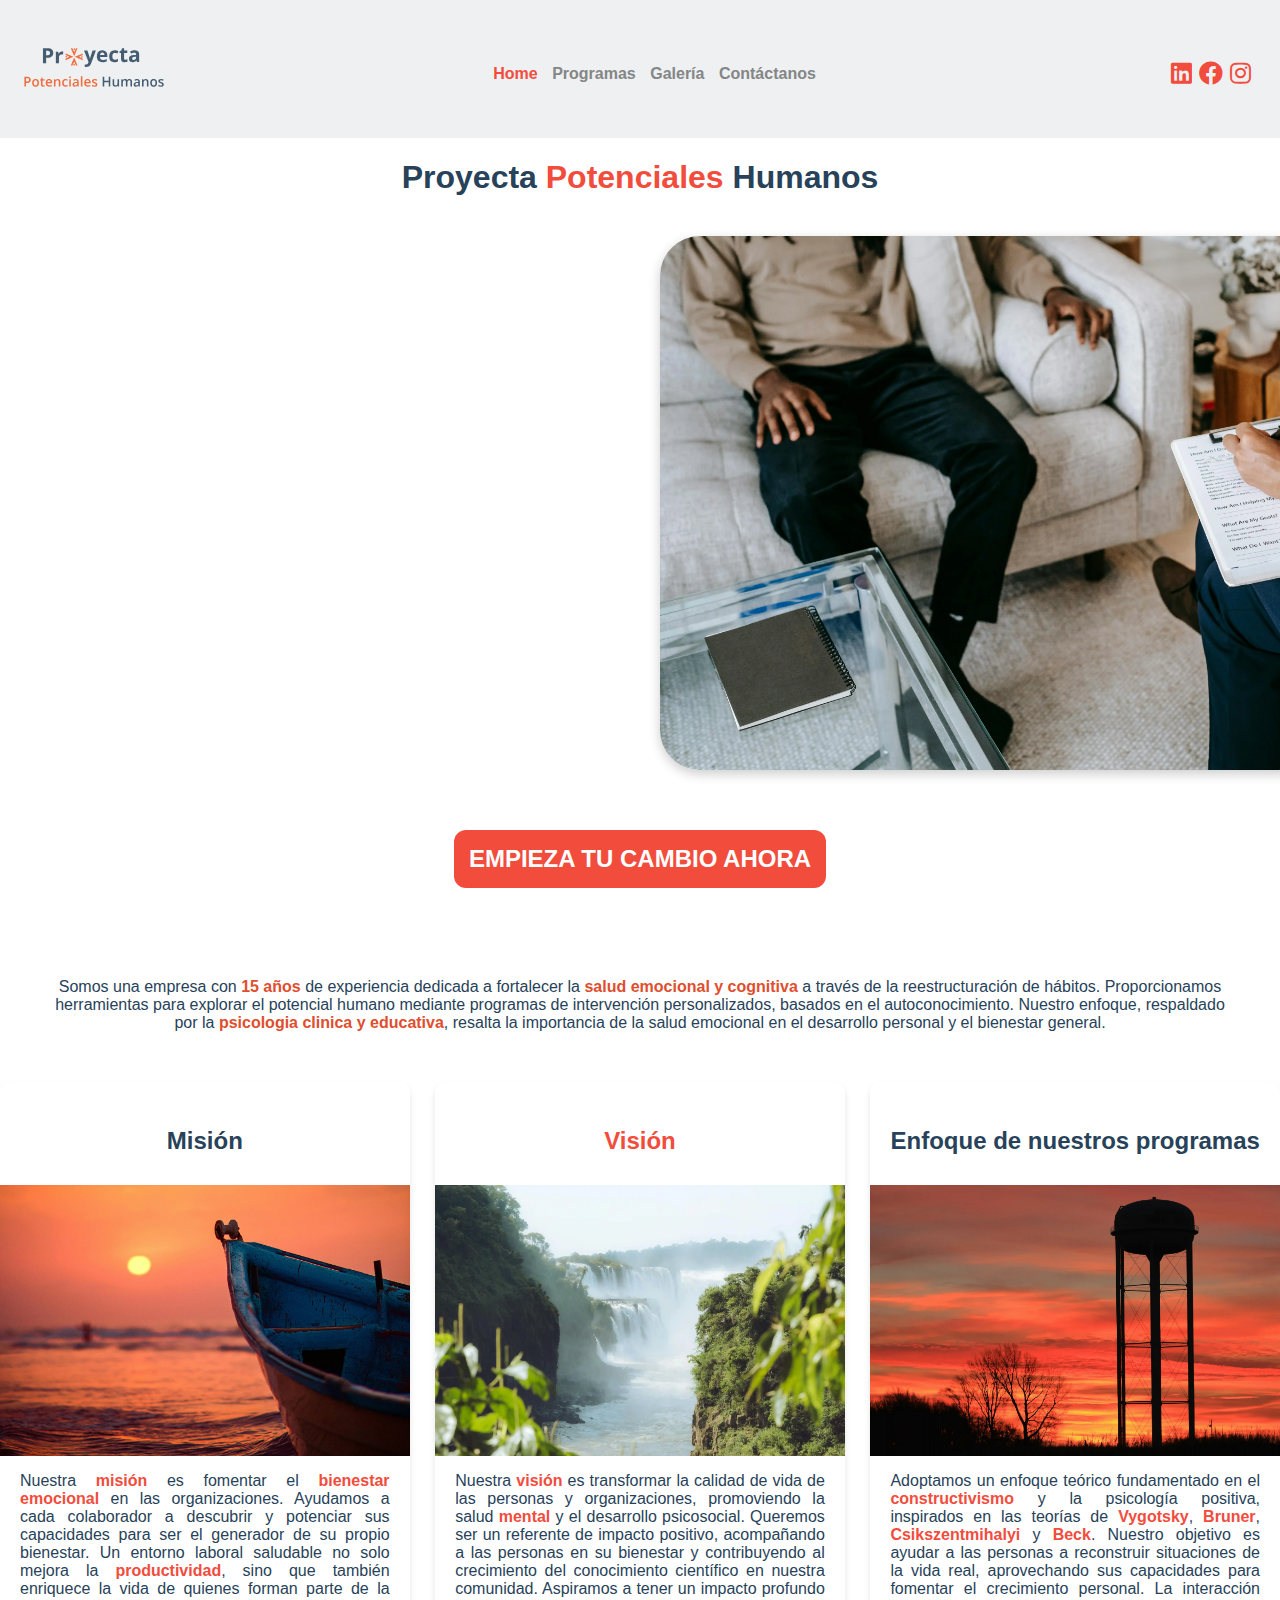
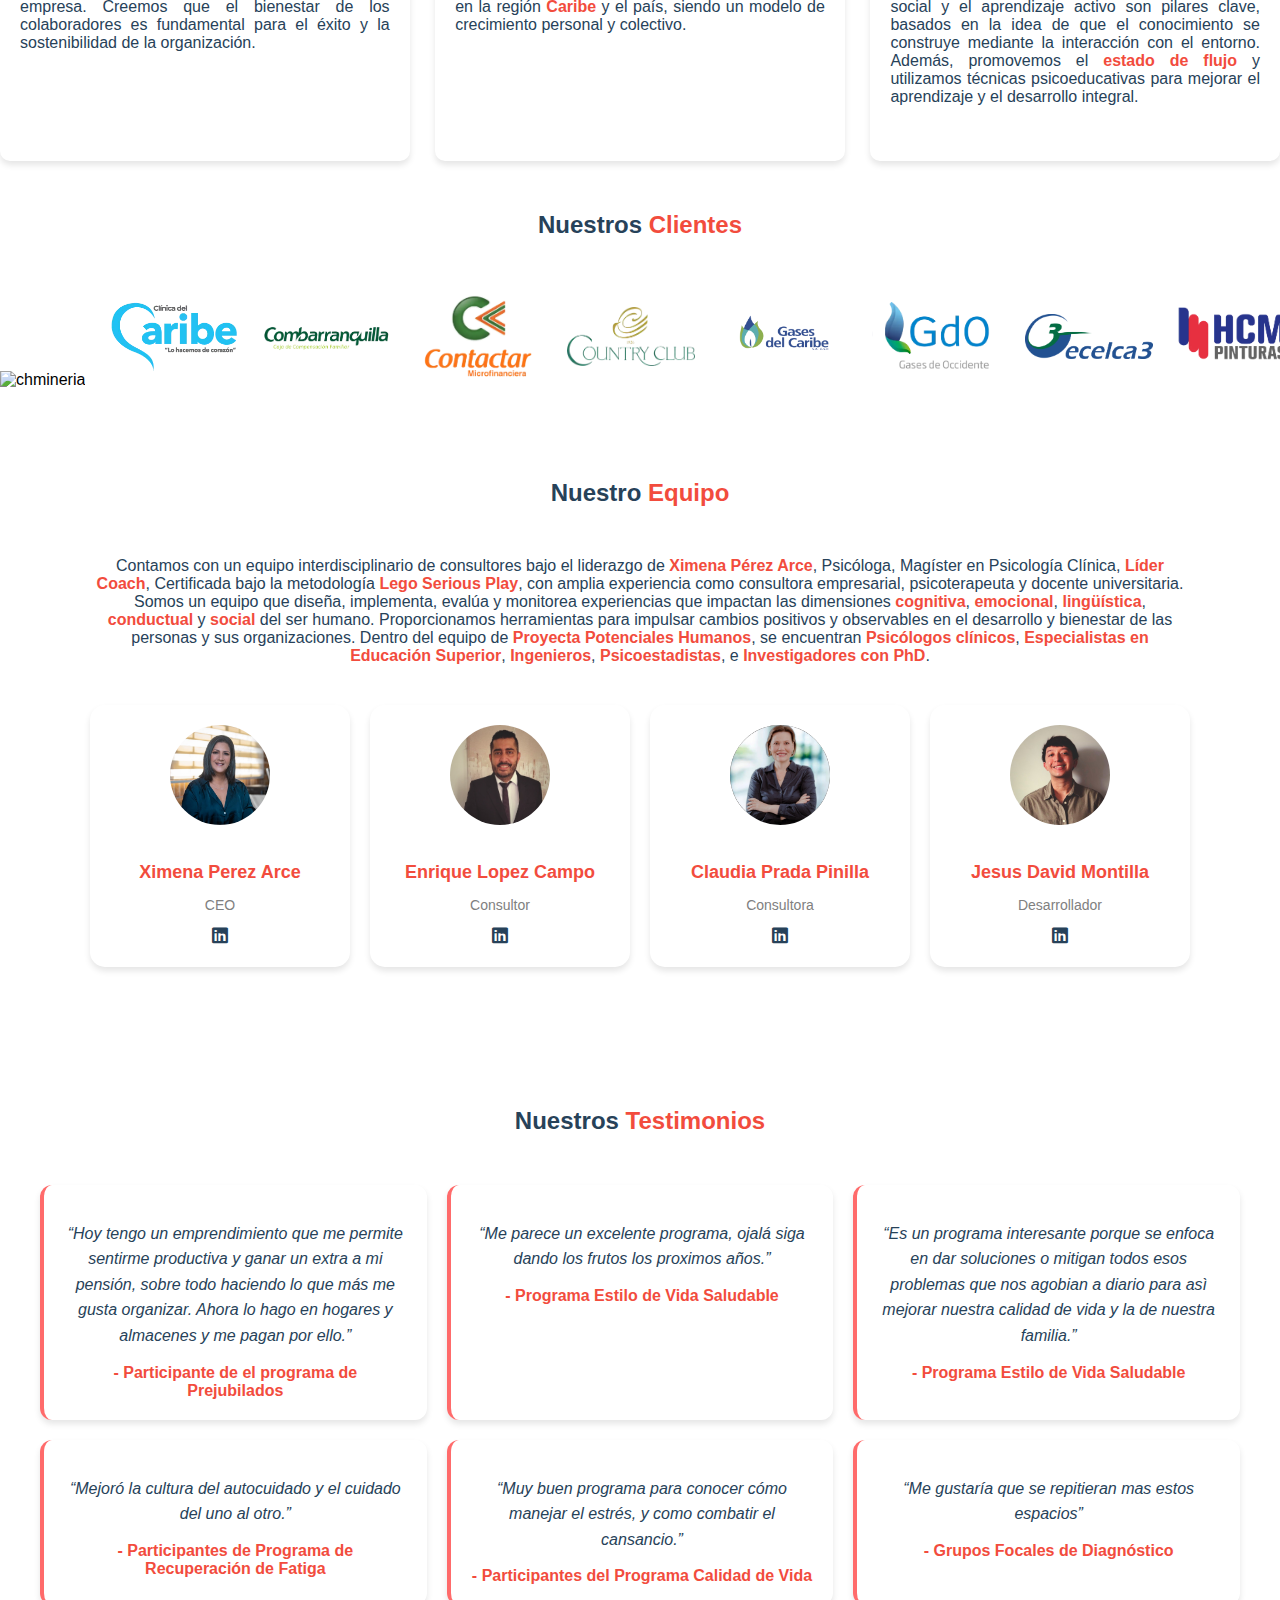
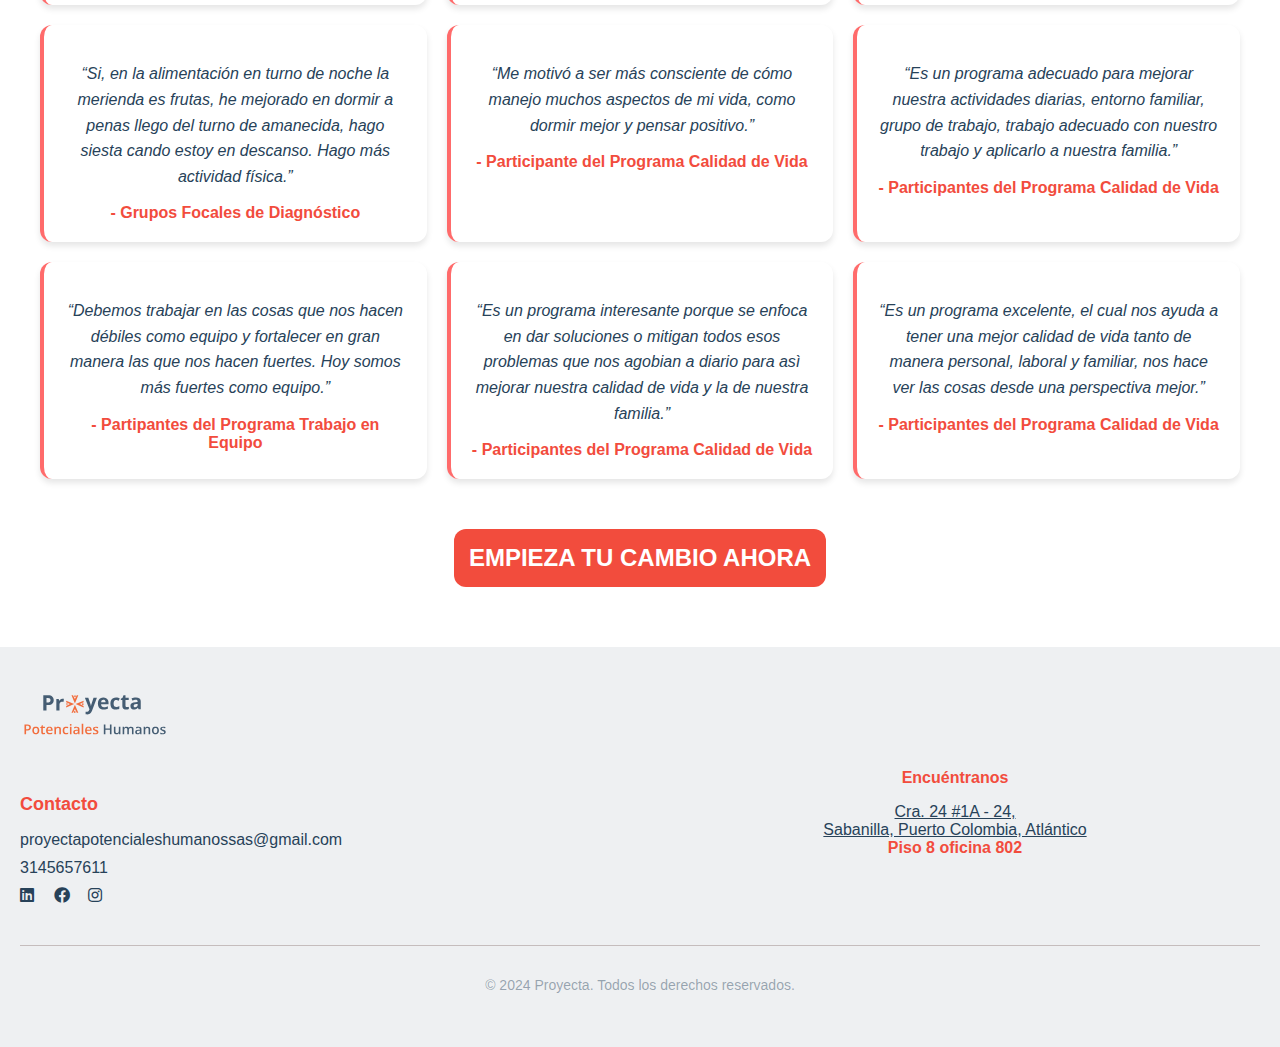
==== commit 5fe57e97: "add teamate" ====
--- a/index.html
+++ b/index.html
@@ -220,7 +220,8 @@
                     <p class="teamate-role">Desarrollador</p>
                     <div class="social-icons">
 
-                        <a href="https://www.linkedin.com/in/jesusdavidmontilla/" target="_blank"><i class="fab fa-linkedin"></i></a>
+                        <a href="https://www.linkedin.com/in/jesusdavidmontilla/" target="_blank"><i
+                                class="fab fa-linkedin"></i></a>
 
                     </div>
                 </div>
@@ -356,7 +357,8 @@
                 <img src="..\assets\icons\Logo.svg" alt="Logo Proyecta" class="footer-logo" />
                 <h4>Contacto</h4>
                 <ul class="footer-list">
-                    <li><a href="mailto:info@proyecta.com">info@proyecta.com</a></li>
+                    <li><a href="proyectapotencialeshumanossas@gmail.com">proyectapotencialeshumanossas@gmail.com</a>
+                    </li>
                     <li><a href="tel:3145657611">3145657611</a></li>
                     <li class="footer-icons">
                         <a href="https://www.linkedin.com/company/proyecta-potenciales-humanos/" target="_blank">
@@ -377,11 +379,13 @@
             <div class="footer-location">
                 <h5>Encuéntranos</h5>
                 <p>
-                    <a href="https://www.google.com/maps?q=Cra+54+%23132-120,+Barranquilla" target="_blank">
+                    <a href="https://www.google.com/maps/place/Bc+Empresarial/@11.0193749,-74.8419651,17z/data=!3m1!4b1!4m6!3m5!1s0x8ef42c4620557449:0x778d7e4b6dd8053b!8m2!3d11.0193749!4d-74.8393902!16s%2Fg%2F11bwh5jdnj?entry=ttu&g_ep=EgoyMDI1MDIxMi4wIKXMDSoASAFQAw%3D%3D"
+                        target="_blank">
                         <!--Revisar direccion-->
-                        Cra 54 #132-120<br />
-                        Barranquilla
+                        Cra. 24 #1A - 24, <br>
+                        Sabanilla, Puerto Colombia, Atlántico <br>
                     </a>
+                    <span style="font-weight: bold; color: #f24c3d;">Piso 8 oficina 802</span>
                 </p>
             </div>
 
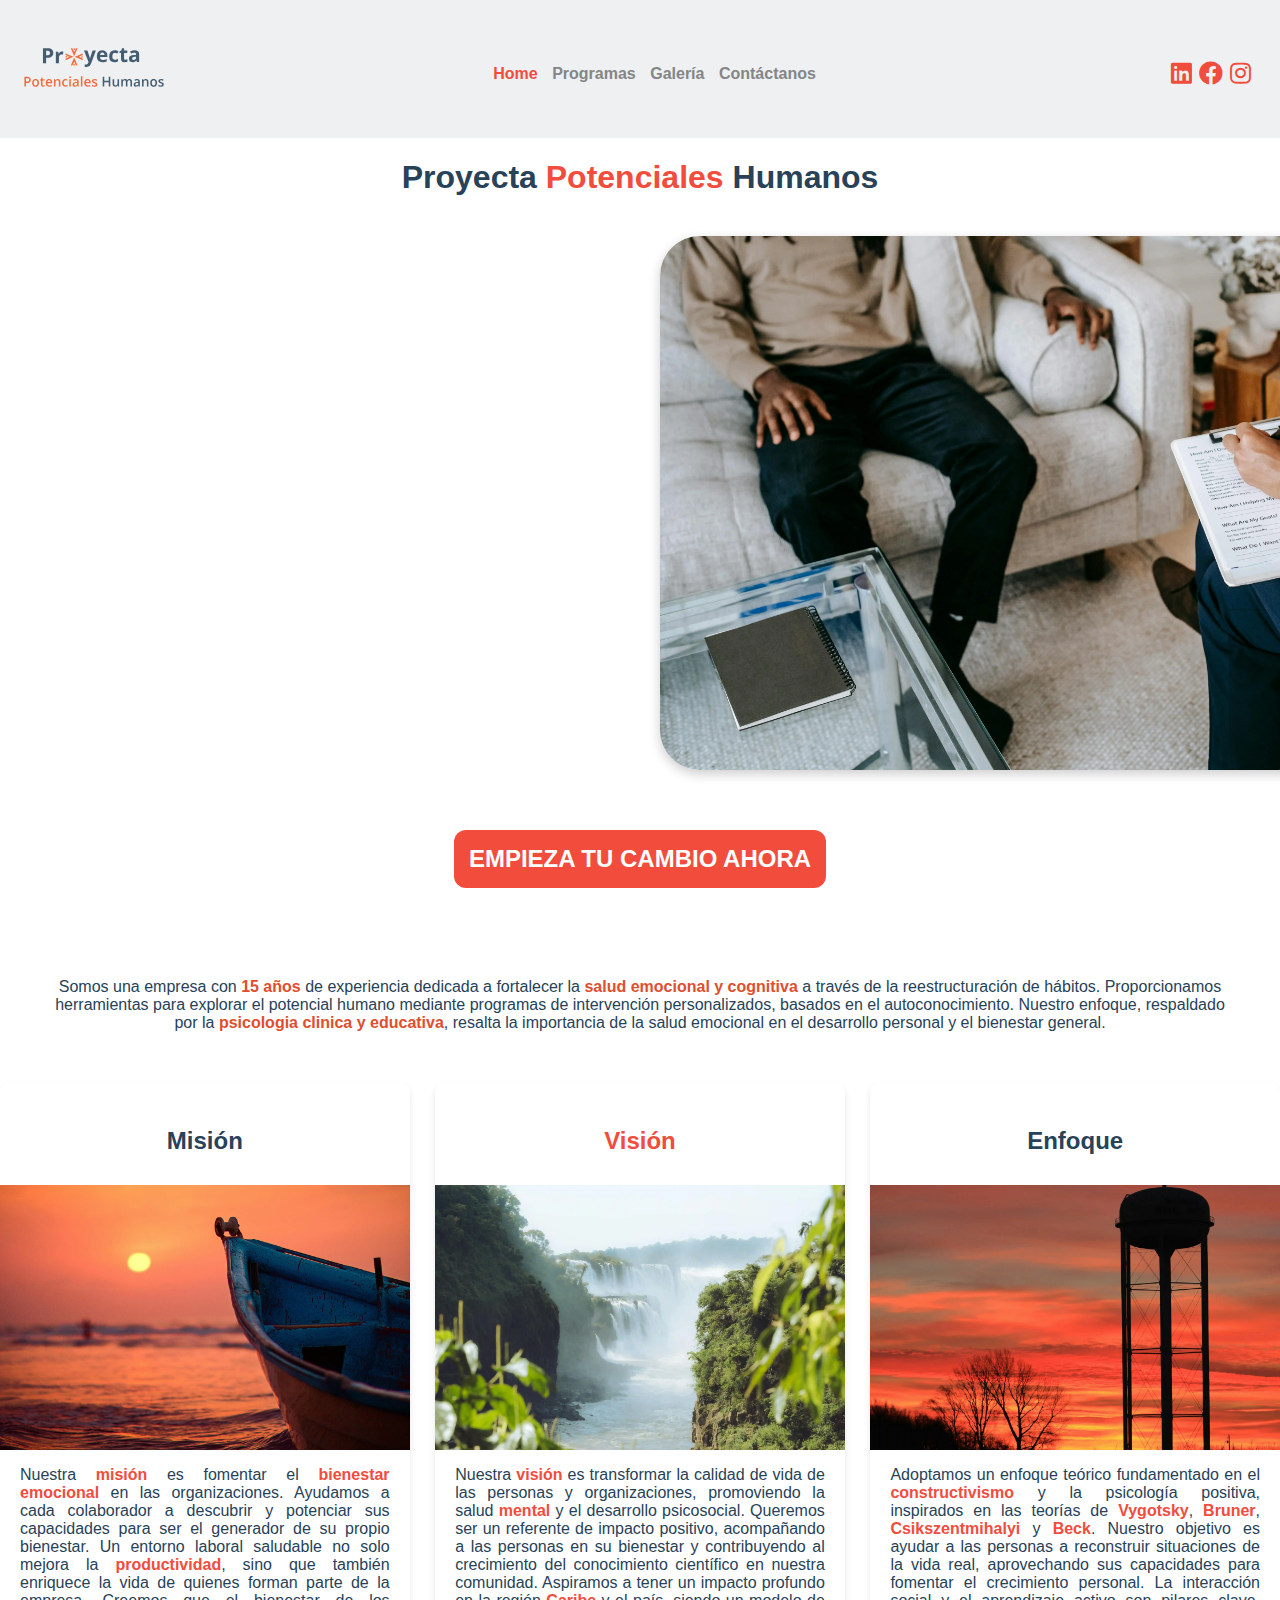
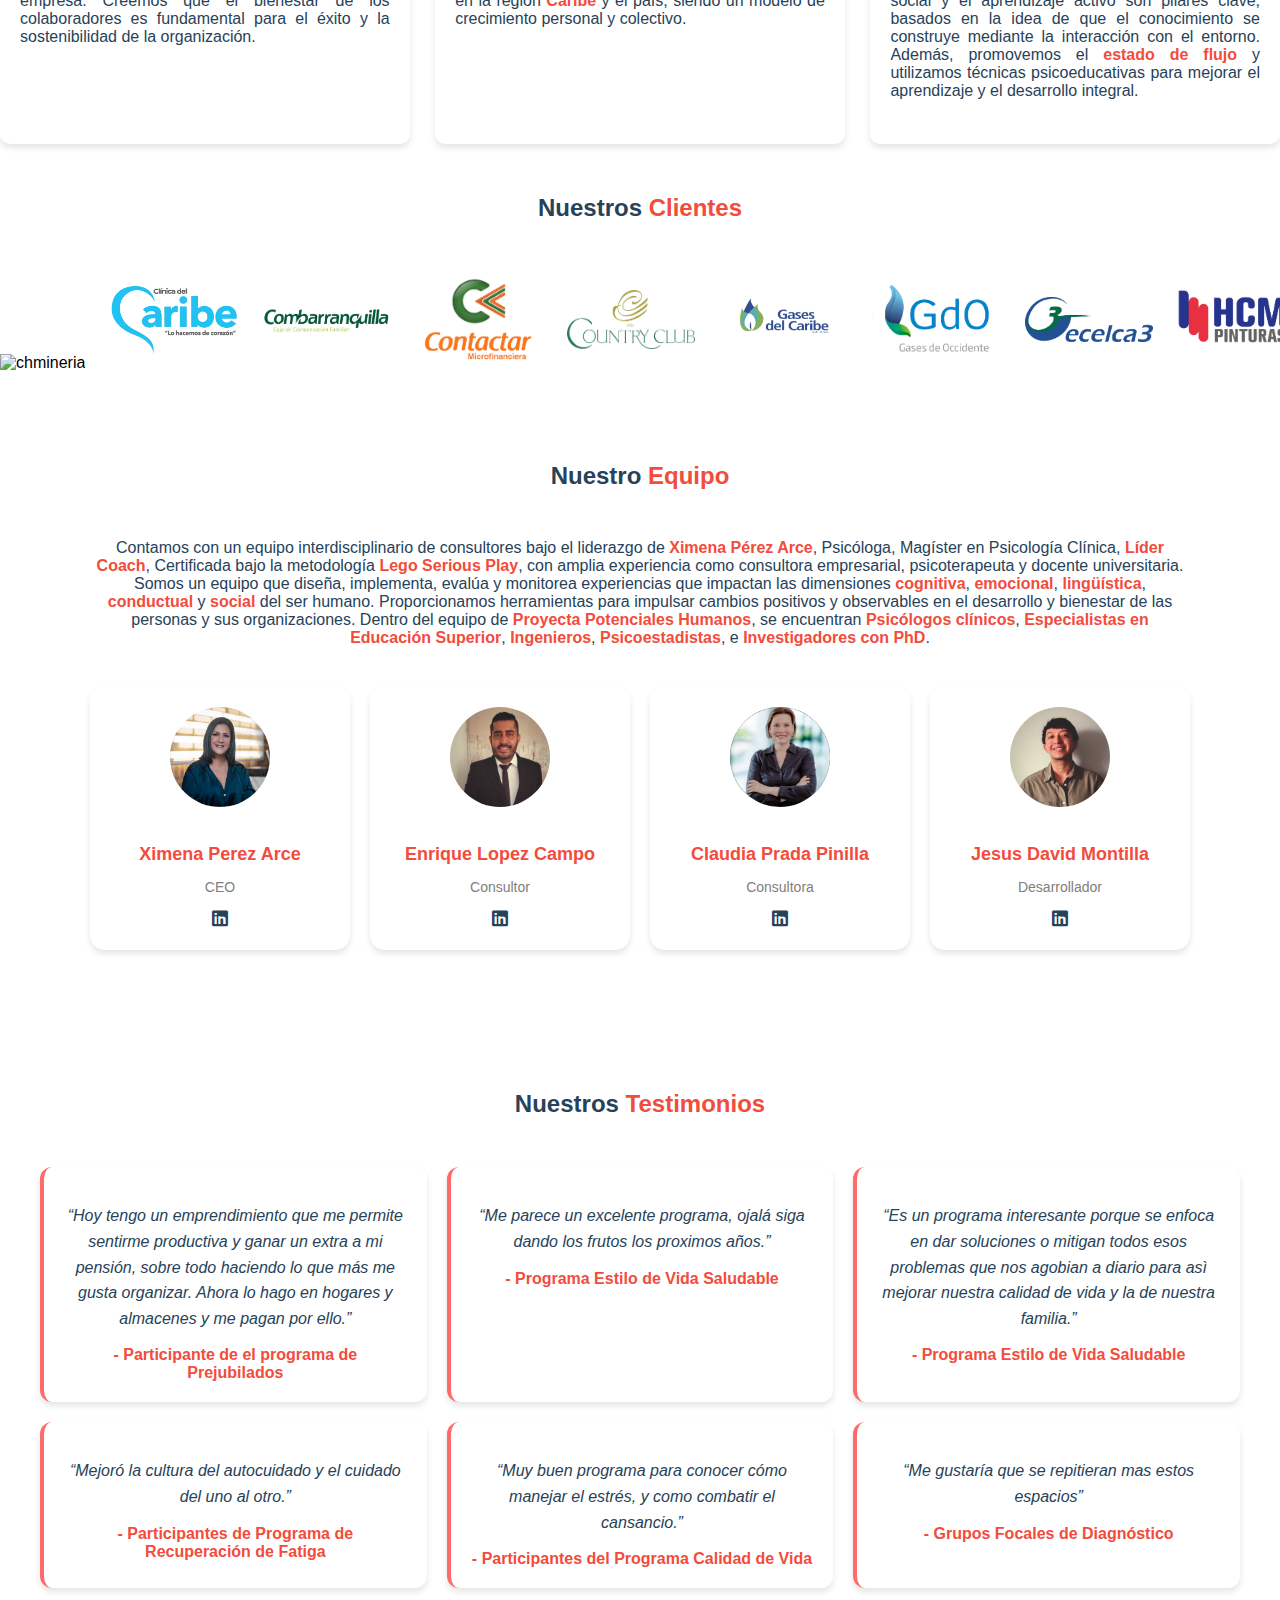
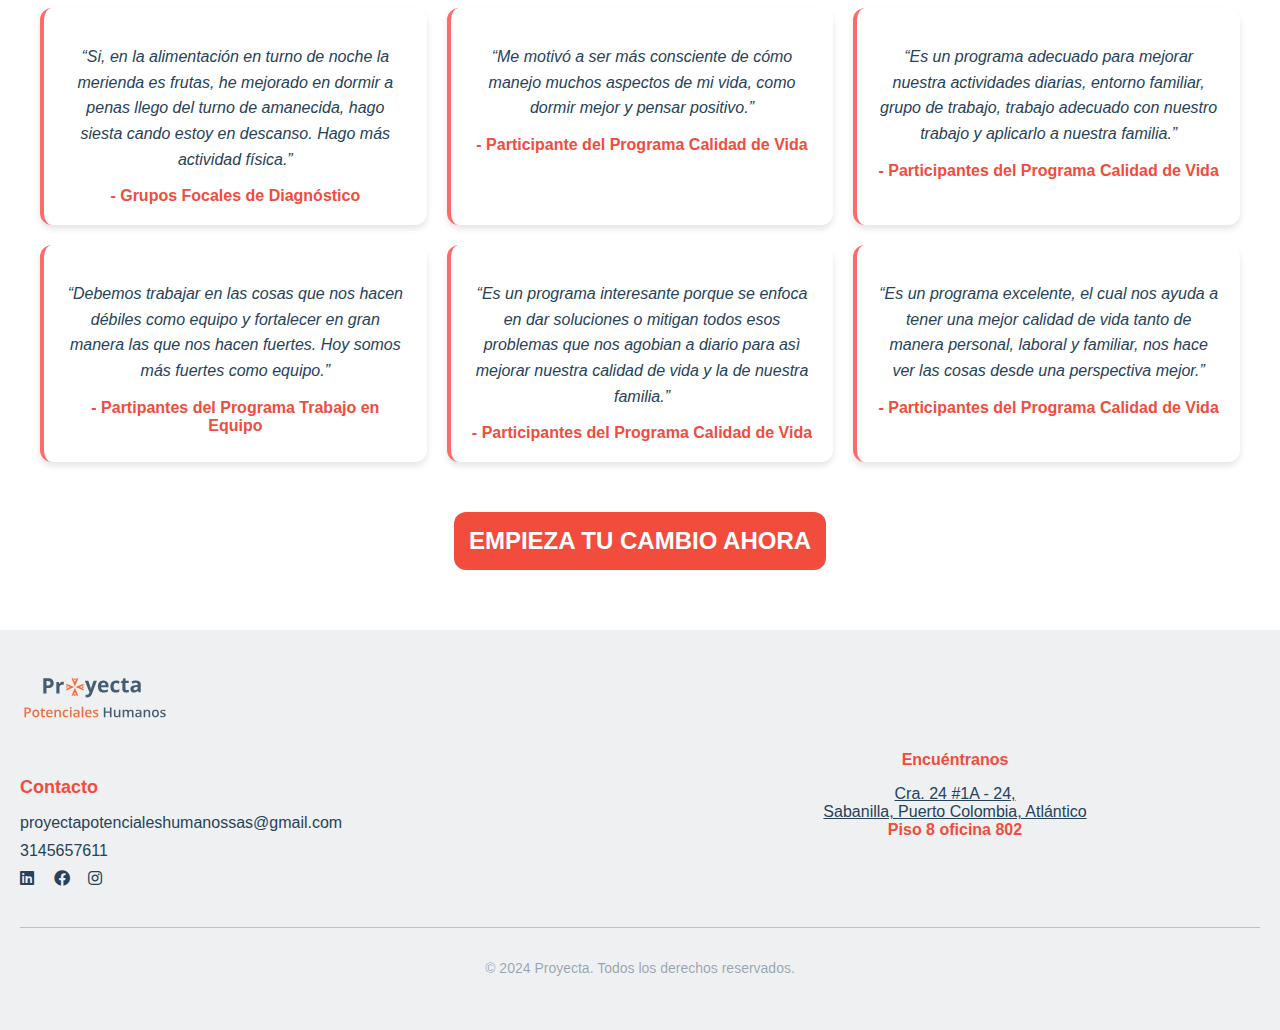
==== commit e920d708: "Fix text in index and sanamnete" ====
--- a/index.html
+++ b/index.html
@@ -97,7 +97,7 @@
                 </p>
             </div>
             <div class="card1" id="enfoque">
-                <h2 class="titulos">Enfoque de nuestros programas</h2>
+                <h2 class="titulos">Enfoque</h2>
                 <img src="..\assets\img\card-images\aproachimg.webp" alt="imgEnfoque" />
                 <p>
                     Adoptamos un enfoque teórico fundamentado en el <mark>constructivismo</mark> y la
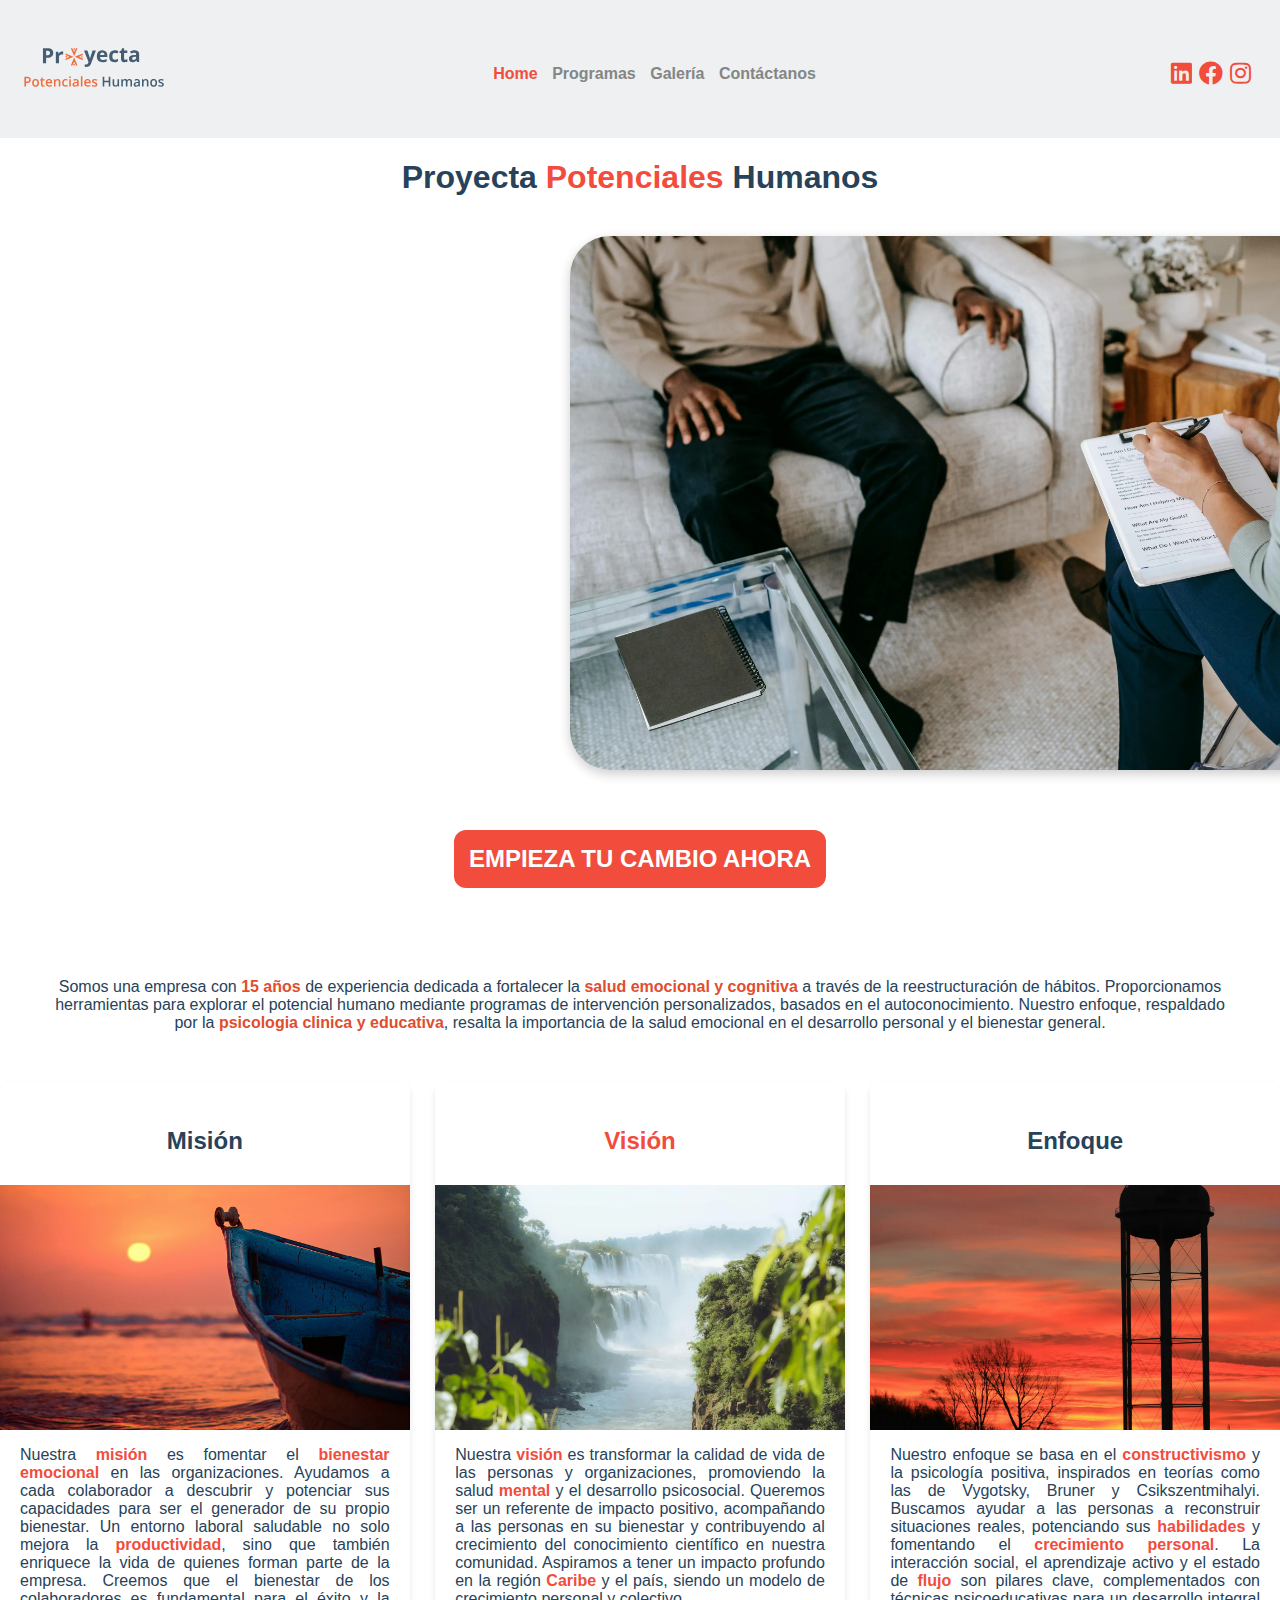
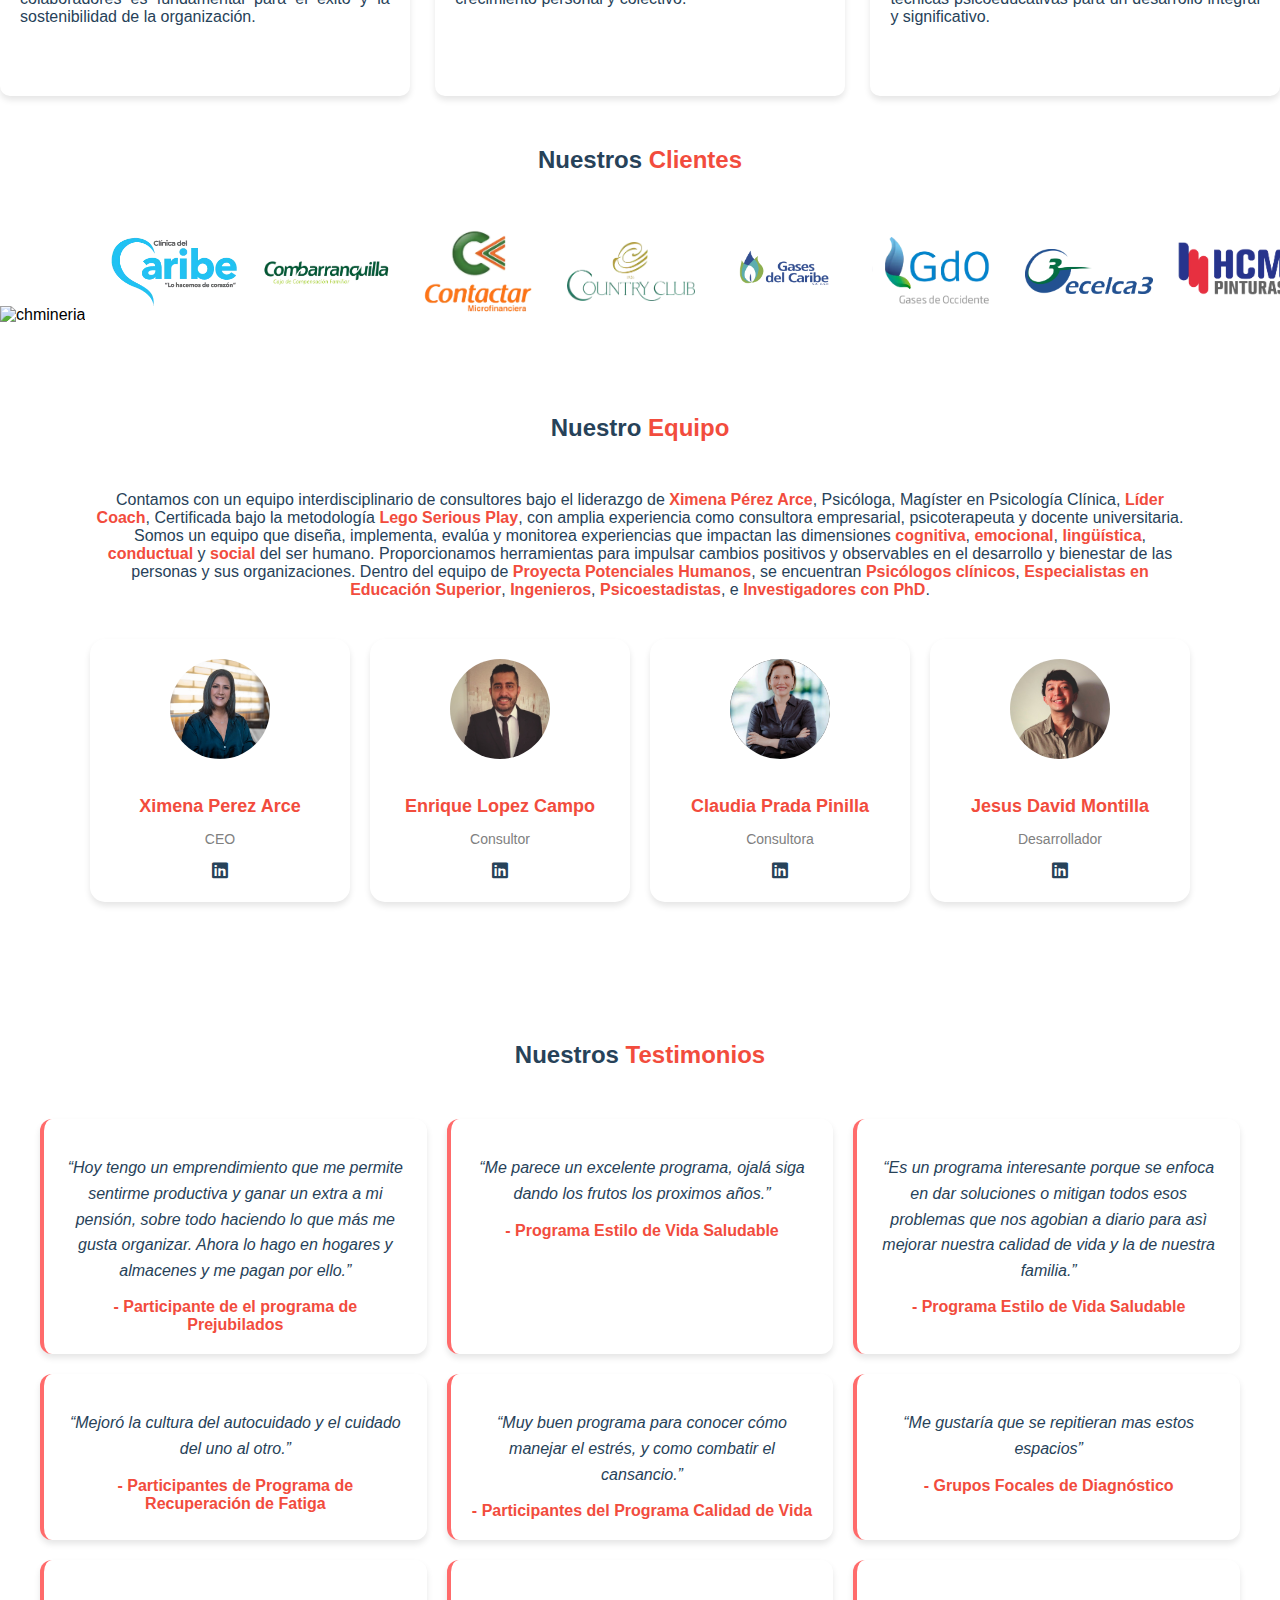
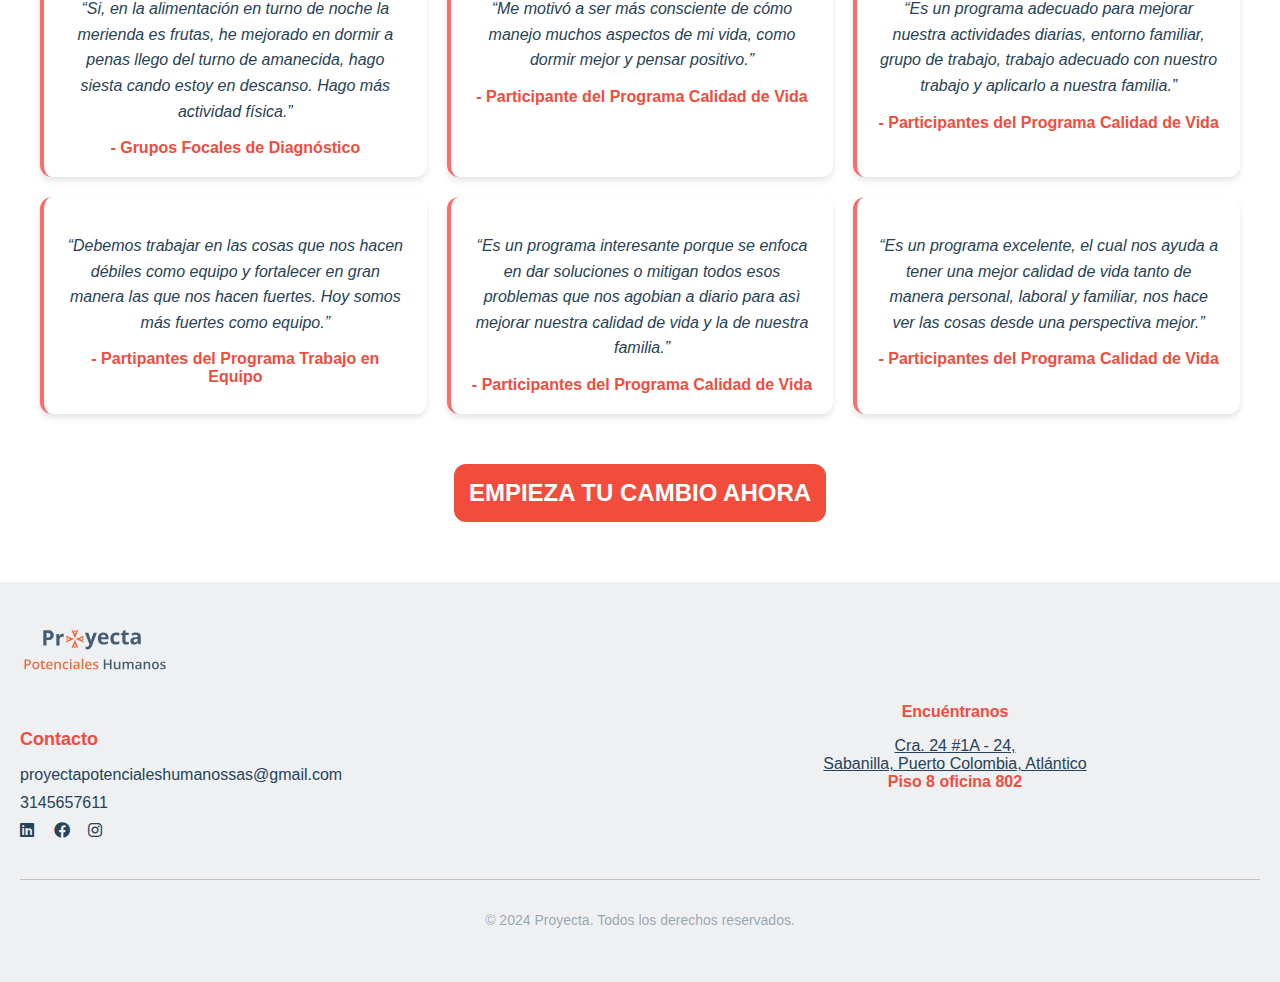
==== commit 3298b7e1: "contact: working on it" ====
--- a/index.html
+++ b/index.html
@@ -100,14 +100,12 @@
                 <h2 class="titulos">Enfoque</h2>
                 <img src="..\assets\img\card-images\aproachimg.webp" alt="imgEnfoque" />
                 <p>
-                    Adoptamos un enfoque teórico fundamentado en el <mark>constructivismo</mark> y la
-                    psicología positiva, inspirados en las teorías de <mark>Vygotsky</mark>, <mark>Bruner</mark>,
-                    <mark>Csikszentmihalyi</mark> y <mark>Beck</mark>. Nuestro objetivo es ayudar a las personas a
-                    reconstruir situaciones de la vida real, aprovechando sus capacidades para fomentar el crecimiento
-                    personal. La interacción social y el aprendizaje activo son pilares clave, basados en la idea de que
-                    el conocimiento se construye mediante la interacción con el entorno. Además, promovemos el
-                    <mark>estado de flujo</mark> y utilizamos técnicas psicoeducativas para mejorar el aprendizaje y el
-                    desarrollo integral.
+                    Nuestro enfoque se basa en el <mark>constructivismo</mark> y la psicología positiva, inspirados
+                    en teorías como las de Vygotsky, Bruner y Csikszentmihalyi. Buscamos ayudar a las personas a
+                    reconstruir situaciones reales, potenciando sus <mark>habilidades</mark> y fomentando el
+                    <mark>crecimiento personal</mark>. La interacción social, el aprendizaje activo y el estado de
+                    <mark>flujo</mark> son pilares clave, complementados con técnicas psicoeducativas para un
+                    desarrollo integral y significativo.
                 </p>
             </div>
         </section>
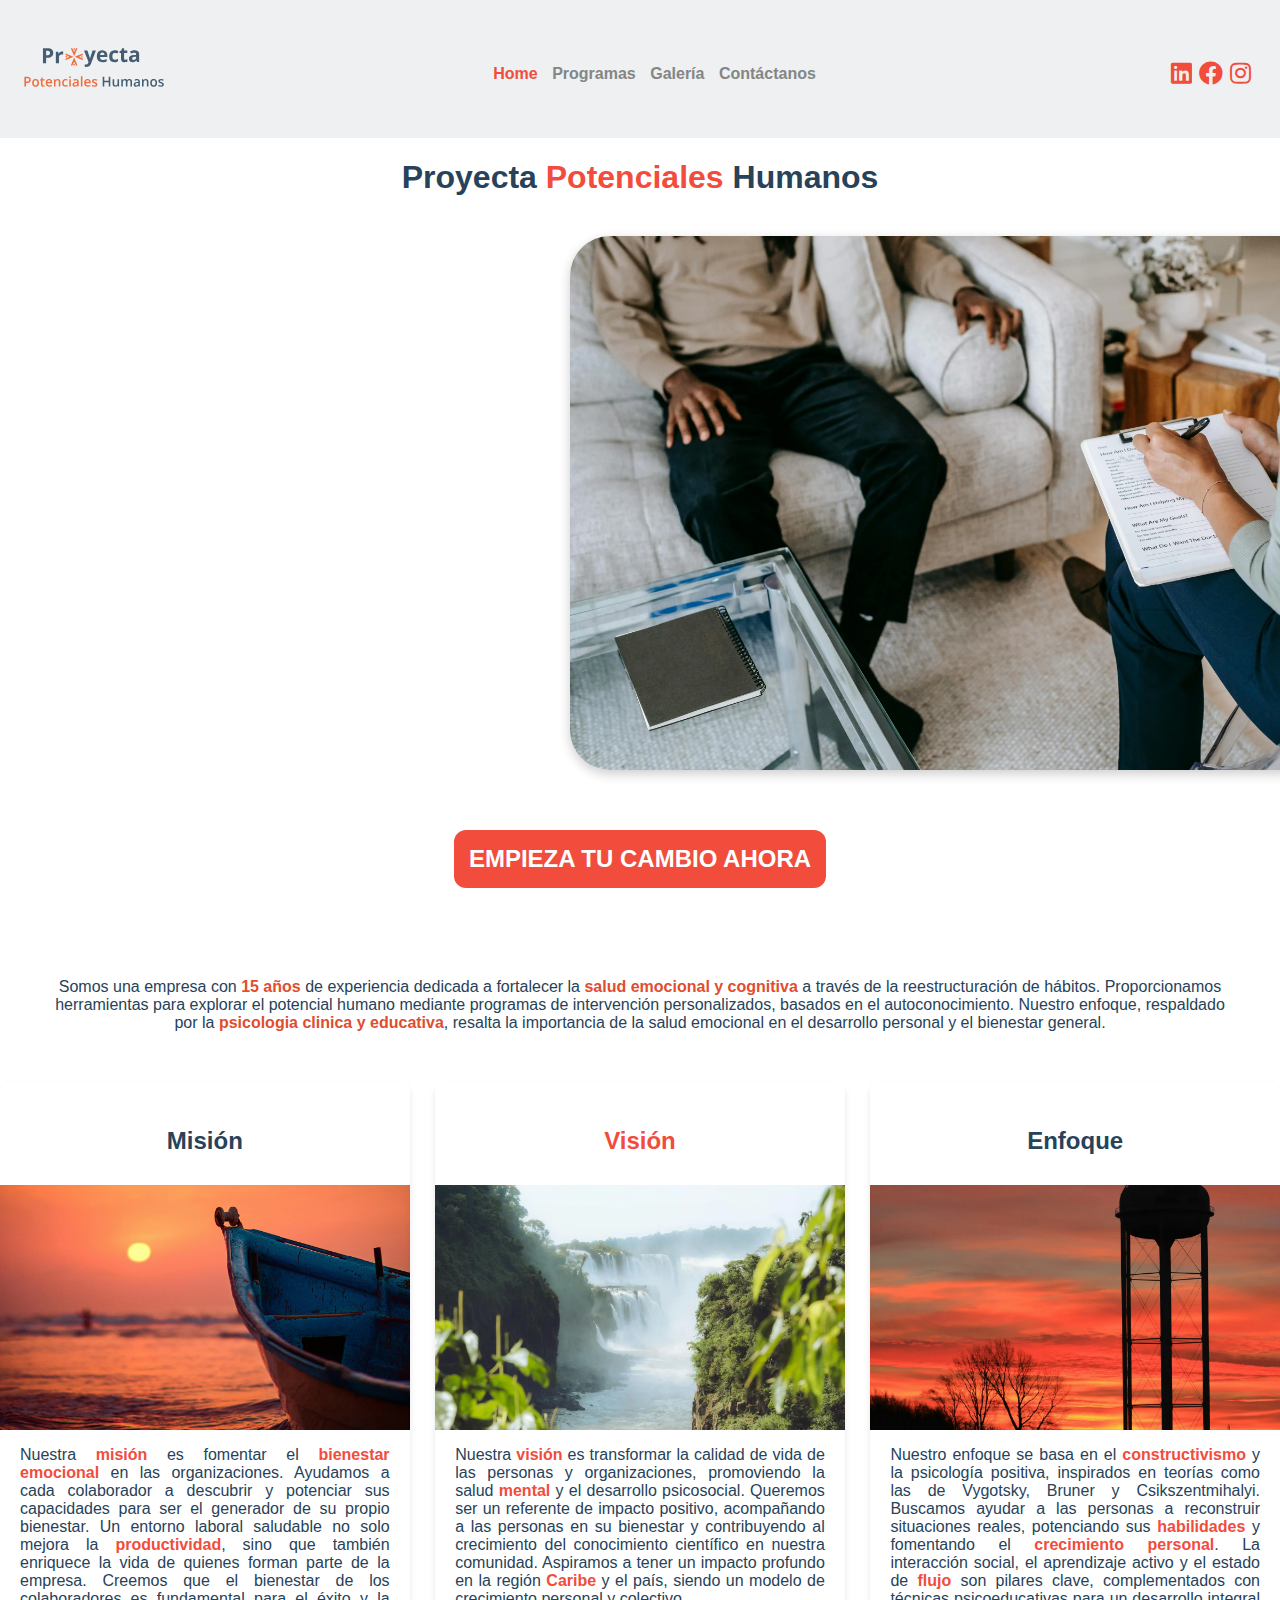
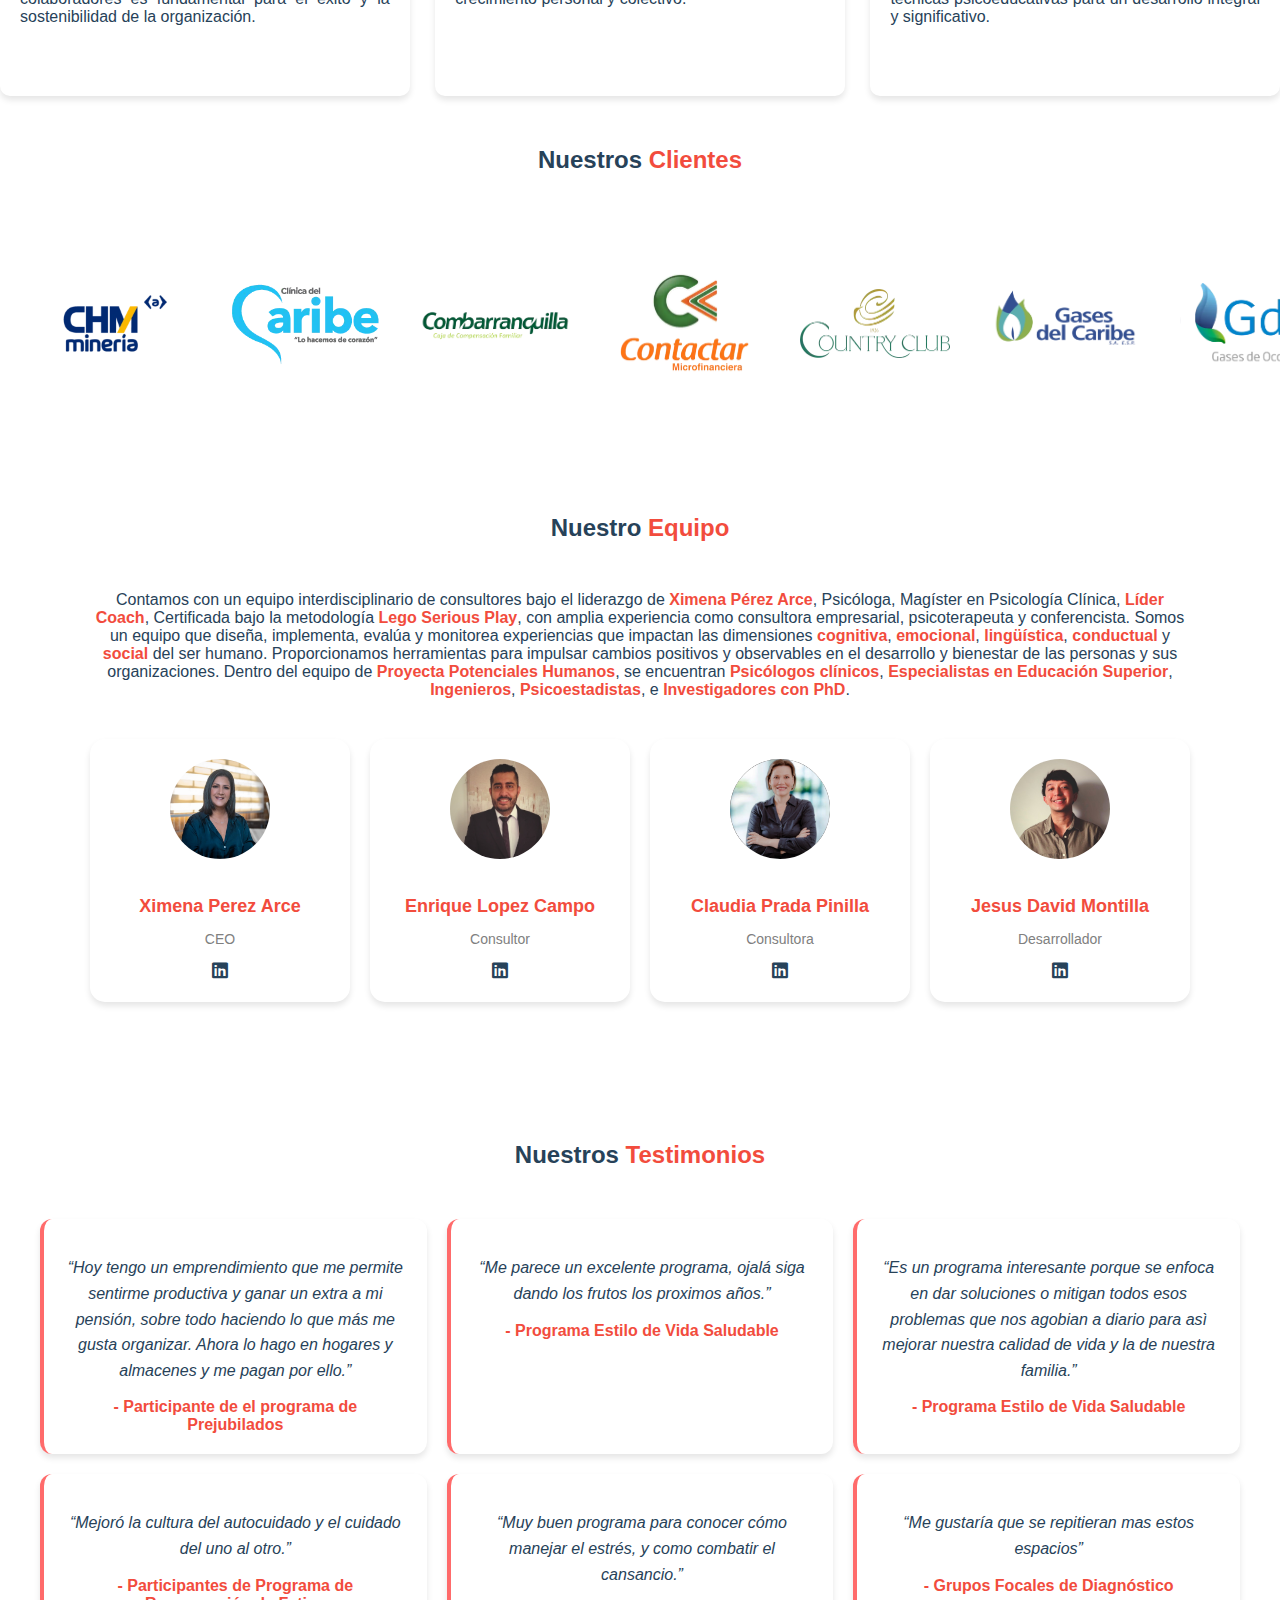
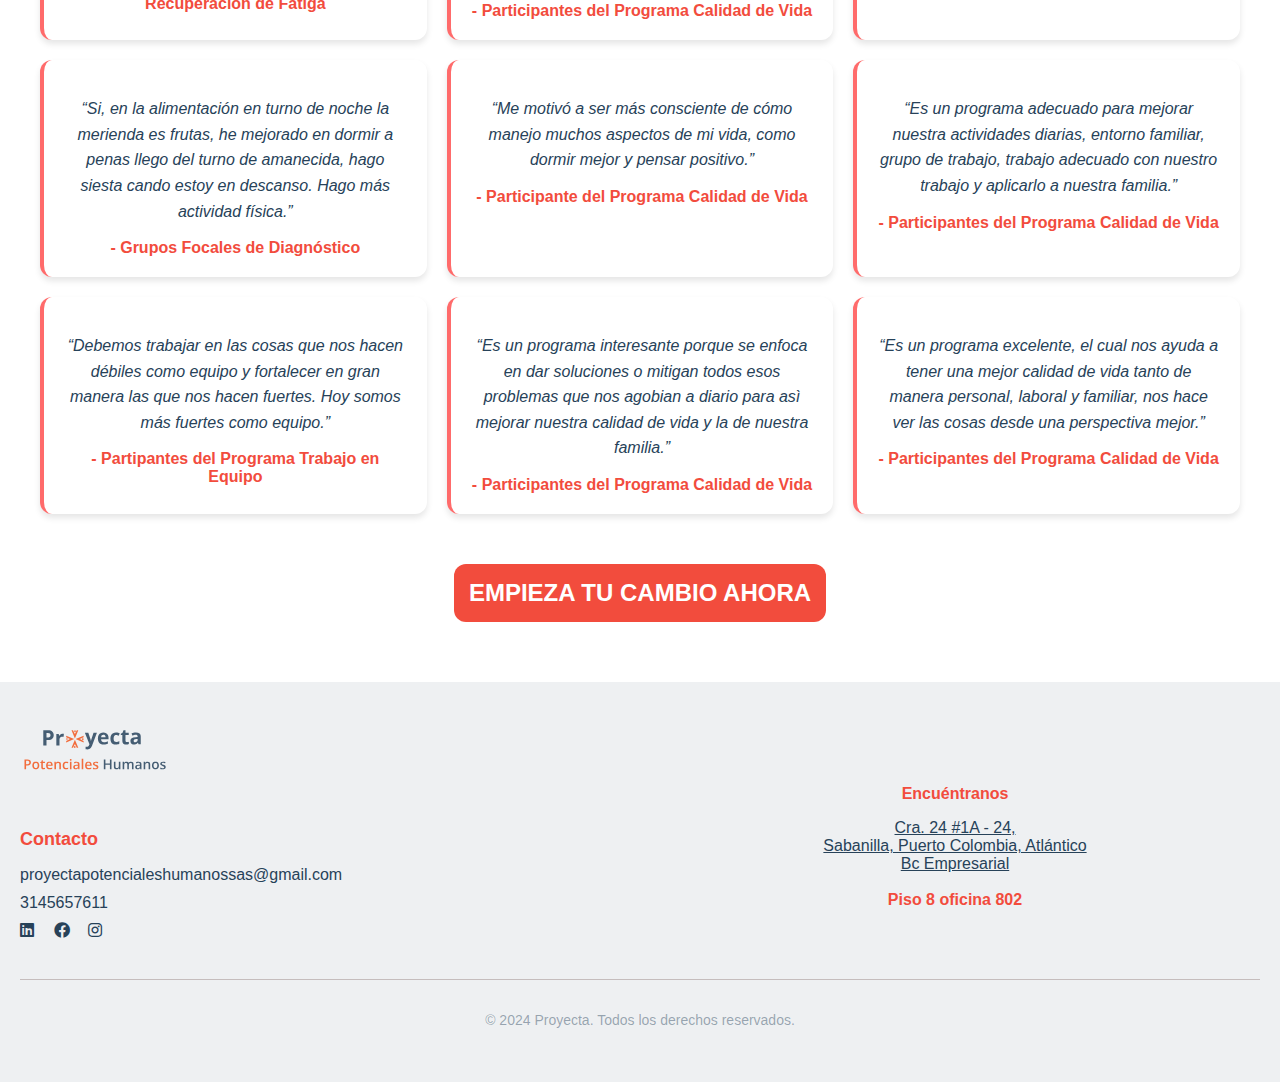
==== commit 8253f439: "add: some companies icons and change some text" ====
--- a/index.html
+++ b/index.html
@@ -47,7 +47,7 @@
             <section class="startSection-first">
                 <div class="image-wordcloud-container">
                     <canvas id="wordCloudCanvas" width="800" height="600"></canvas>
-                    <img class="imgcorpo" src="..\assets\img\firstimg.webp" alt="corporative_img1" loading="lazy" />
+                    <img class="imgcorpo" src="..\assets\img\firstimg.webp" alt="corporative_img1" />
                 </div>
                 <script src="..\js\scripts\nubePalabras.js"></script>
             </section>
@@ -73,7 +73,7 @@
         <section class="cardSection">
             <div class="card1" id="mision">
                 <h2 class="titulos">Misión</h2>
-                <img src="..\assets\img\card-images\visionimg.webp" alt="imgMision" />
+                <img loading="lazy" src="..\assets\img\card-images\visionimg.webp" alt="imgMision" />
                 <p>
                     Nuestra <mark>misión</mark> es fomentar el <mark>bienestar emocional</mark> en las
                     organizaciones. Ayudamos a cada colaborador a descubrir y potenciar sus
@@ -86,7 +86,7 @@
             </div>
             <div class="card1" id="vision">
                 <h2 class="titulos" style="color: #F24C3D;">Visión</h2>
-                <img src="..\assets\img\card-images\misionimg.webp" alt="imgVision" />
+                <img loading="lazy" src="..\assets\img\card-images\misionimg.webp" alt="imgVision" />
                 <p>
                     Nuestra <mark>visión</mark> es transformar la calidad de vida de las personas y
                     organizaciones, promoviendo la salud <mark>mental</mark> y el desarrollo psicosocial.
@@ -98,7 +98,7 @@
             </div>
             <div class="card1" id="enfoque">
                 <h2 class="titulos">Enfoque</h2>
-                <img src="..\assets\img\card-images\aproachimg.webp" alt="imgEnfoque" />
+                <img loading="lazy" src="..\assets\img\card-images\aproachimg.webp" alt="imgEnfoque" />
                 <p>
                     Nuestro enfoque se basa en el <mark>constructivismo</mark> y la psicología positiva, inspirados
                     en teorías como las de Vygotsky, Bruner y Csikszentmihalyi. Buscamos ayudar a las personas a
@@ -110,45 +110,51 @@
             </div>
         </section>
 
-
-
         <section class="clientSection">
-            <h2 class="titulos"> Nuestros <mark>Clientes</mark></h2>
+            <h2 class="titulos">Nuestros <mark>Clientes</mark></h2>
             <div class="logo-container">
-                <img src="...assets\img\main-images\clients-logos\chmineria.webp" alt="chmineria" class="logoClass" />
-                <img src="..\assets\img\main-images\clients-logos\clinicadelcaribe.webp" alt="clinicadelcaribe"
-                    class="logoClass" />
-                <img src="..\assets\img\main-images\clients-logos\combarranquilla.webp" alt="combarranquilla"
-                    class="logoClass" />
-                <img src="..\assets\img\main-images\clients-logos\contactarmicrofinanciera.webp"
-                    alt="contactarmicrofinanciera" class="logoClass" />
-                <img src="..\assets\img\main-images\clients-logos\countryclub.webp" alt="countryclub"
-                    class="logoClass" />
-                <img src="..\assets\img\main-images\clients-logos\gases del caribe.webp" alt="gases del caribe"
-                    class="logoClass" />
-                <img src="..\assets\img\main-images\clients-logos\gasesoccidente.webp" alt="gasesoccidente"
-                    class="logoClass" />
-                <img src="..\assets\img\main-images\clients-logos\gecelca.webp" alt="gecelca" class="logoClass" />
-                <img src="..\assets\img\main-images\clients-logos\hcmlogo.webp" alt="hcmlogo" class="logoClass" />
-                <img src="..\assets\img\main-images\clients-logos\icontec.webp" alt="icontec" class="logoClass" />
-                <img src="..\assets\img\main-images\clients-logos\karlparrish.webp" alt="karlparrish"
-                    class="logoClass" />
-                <img src="..\assets\img\main-images\clients-logos\Marymount.webp" alt="Marymount" class="logoClass" />
-                <img src="..\assets\img\main-images\clients-logos\naturmega.webp" alt="naturmega" class="logoClass" />
-                <img src="..\assets\img\main-images\clients-logos\nexocaribecolor.webp" alt="nexocaribecolor"
-                    class="logoClass" />
-                <img src="..\assets\img\main-images\clients-logos\procaps.webp" alt="procaps" class="logoClass" />
-                <img src="..\assets\img\main-images\clients-logos\Promigas.webp" alt="Promigas" class="logoClass" />
-                <img src="..\assets\img\main-images\clients-logos\Promisol.webp" alt="Promisol" class="logoClass" />
-                <img src="..\assets\img\main-images\clients-logos\surtigas.webp" alt="surtigas" class="logoClass" />
-                <img src="..\assets\img\main-images\clients-logos\tripleA.webp" alt="tripleA" class="logoClass" />
-                <img src="..\assets\img\main-images\clients-logos\unibolsas.webp" alt="unibolsa" class="logoClass" />
-                <img src="..\assets\img\main-images\clients-logos\uninorte.webp" alt="uninorte" class="logoClass" />
-                <img src="..\assets\img\main-images\clients-logos\universidadbosque.webp" alt="universidadbosque"
-                    class="logoClass" />
+                <div class="logo-wrapper">
+                    <!-- Primera copia -->
+                    <img src="assets/img/main-images/clients-logos/chmineria.webp" alt="chmineria" class="logoClass" />
+                    <img src="assets/img/main-images/clients-logos/clinicadelcaribe.webp" alt="clinicadelcaribe" class="logoClass" />
+                    <img src="assets/img/main-images/clients-logos/combarranquilla.webp" alt="combarranquilla" class="logoClass" />
+                    <img src="assets/img/main-images/clients-logos/contactarmicrofinanciera.webp" alt="contactarmicrofinanciera" class="logoClass" />
+                    <img src="assets/img/main-images/clients-logos/countryclub.webp" alt="countryclub" class="logoClass" />
+                    <img src="assets/img/main-images/clients-logos/gases del caribe.webp" alt="gases del caribe" class="logoClass" />
+                    <img src="assets/img/main-images/clients-logos/gasesoccidente.webp" alt="gasesoccidente" class="logoClass" />
+                    <img src="assets/img/main-images/clients-logos/gecelca.webp" alt="gecelca" class="logoClass" />
+                    <img src="assets/img/main-images/clients-logos/hcmlogo.webp" alt="hcmlogo" class="logoClass" />
+                    <img src="assets/img/main-images/clients-logos/icontec.webp" alt="icontec" class="logoClass" />
+                    <img src="assets/img/main-images/clients-logos/karlparrish.webp" alt="karlparrish" class="logoClass" />
+                    <img src="assets/img/main-images/clients-logos/Marymount.webp" alt="Marymount" class="logoClass" />
+                    <img src="assets/img/main-images/clients-logos/naturmega.webp" alt="naturmega" class="logoClass" />
+                    <img src="assets/img/main-images/clients-logos/nexocaribecolor.webp" alt="nexocaribecolor" class="logoClass" />
+                    <img src="assets/img/main-images/clients-logos/procaps.webp" alt="procaps" class="logoClass" />
+                    <img src="assets/img/main-images/clients-logos/Promigas.webp" alt="Promigas" class="logoClass" />
+                    <img src="assets/img/main-images/clients-logos/Promisol.webp" alt="Promisol" class="logoClass" />
+                    <img src="assets/img/main-images/clients-logos/surtigas.webp" alt="surtigas" class="logoClass" />
+                    <img src="assets/img/main-images/clients-logos/tripleA.webp" alt="tripleA" class="logoClass" />
+                    <img src="assets/img/main-images/clients-logos/unibolsas.webp" alt="unibolsa" class="logoClass" />
+                    <img src="assets/img/main-images/clients-logos/uninorte.webp" alt="uninorte" class="logoClass" />
+                    <img src="assets/img/main-images/clients-logos/universidadbosque.webp" alt="universidadbosque" class="logoClass" />
+        
+                    <!-- Segunda copia para continuidad -->
+                    <img src="assets/img/main-images/clients-logos/chmineria.webp" alt="chmineria" class="logoClass" />
+                    <img src="assets/img/main-images/clients-logos/clinicadelcaribe.webp" alt="clinicadelcaribe" class="logoClass" />
+                    <img src="assets/img/main-images/clients-logos/combarranquilla.webp" alt="combarranquilla" class="logoClass" />
+                    <img src="assets/img/main-images/clients-logos/contactarmicrofinanciera.webp" alt="contactarmicrofinanciera" class="logoClass" />
+                    <img src="assets/img/main-images/clients-logos/countryclub.webp" alt="countryclub" class="logoClass" />
+                    <img src="assets/img/main-images/clients-logos/gases del caribe.webp" alt="gases del caribe" class="logoClass" />
+                    <img src="assets/img/main-images/clients-logos/gasesoccidente.webp" alt="gasesoccidente" class="logoClass" />
+                    <img src="assets/img/main-images/clients-logos/gecelca.webp" alt="gecelca" class="logoClass" />
+                    <img src="assets/img/main-images/clients-logos/hcmlogo.webp" alt="hcmlogo" class="logoClass" />
+                    <img src="assets/img/main-images/clients-logos/icontec.webp" alt="icontec" class="logoClass" />
+                    <img src="assets/img/main-images/clients-logos/karlparrish.webp" alt="karlparrish" class="logoClass" />
+                    <img src="assets/img/main-images/clients-logos/Marymount.webp" alt="Marymount" class="logoClass" />
+                </div>
             </div>
         </section>
-
+        
 
         <section class="ourTeamSection">
             <h2 class="titulos">Nuestro <mark>Equipo</mark></h2>
@@ -156,8 +162,8 @@
                 Contamos con un equipo interdisciplinario de consultores bajo el liderazgo
                 de <mark>Ximena Pérez Arce</mark>, Psicóloga, Magíster en Psicología Clínica,
                 <mark>Líder Coach</mark>, Certificada bajo la metodología <mark>Lego Serious Play</mark>,
-                con amplia experiencia como consultora empresarial, psicoterapeuta y docente
-                universitaria. Somos un equipo que diseña, implementa, evalúa y
+                con amplia experiencia como consultora empresarial, psicoterapeuta y conferencista. Somos un equipo que
+                diseña, implementa, evalúa y
                 monitorea experiencias que impactan las dimensiones <mark>cognitiva</mark>,
                 <mark>emocional</mark>, <mark>lingüística</mark>, <mark>conductual</mark> y <mark>social</mark>
                 del ser humano. Proporcionamos herramientas para impulsar cambios positivos y observables en el
@@ -382,7 +388,9 @@
                         <!--Revisar direccion-->
                         Cra. 24 #1A - 24, <br>
                         Sabanilla, Puerto Colombia, Atlántico <br>
+                        Bc Empresarial <br>
                     </a>
+                    <br>
                     <span style="font-weight: bold; color: #f24c3d;">Piso 8 oficina 802</span>
                 </p>
             </div>
